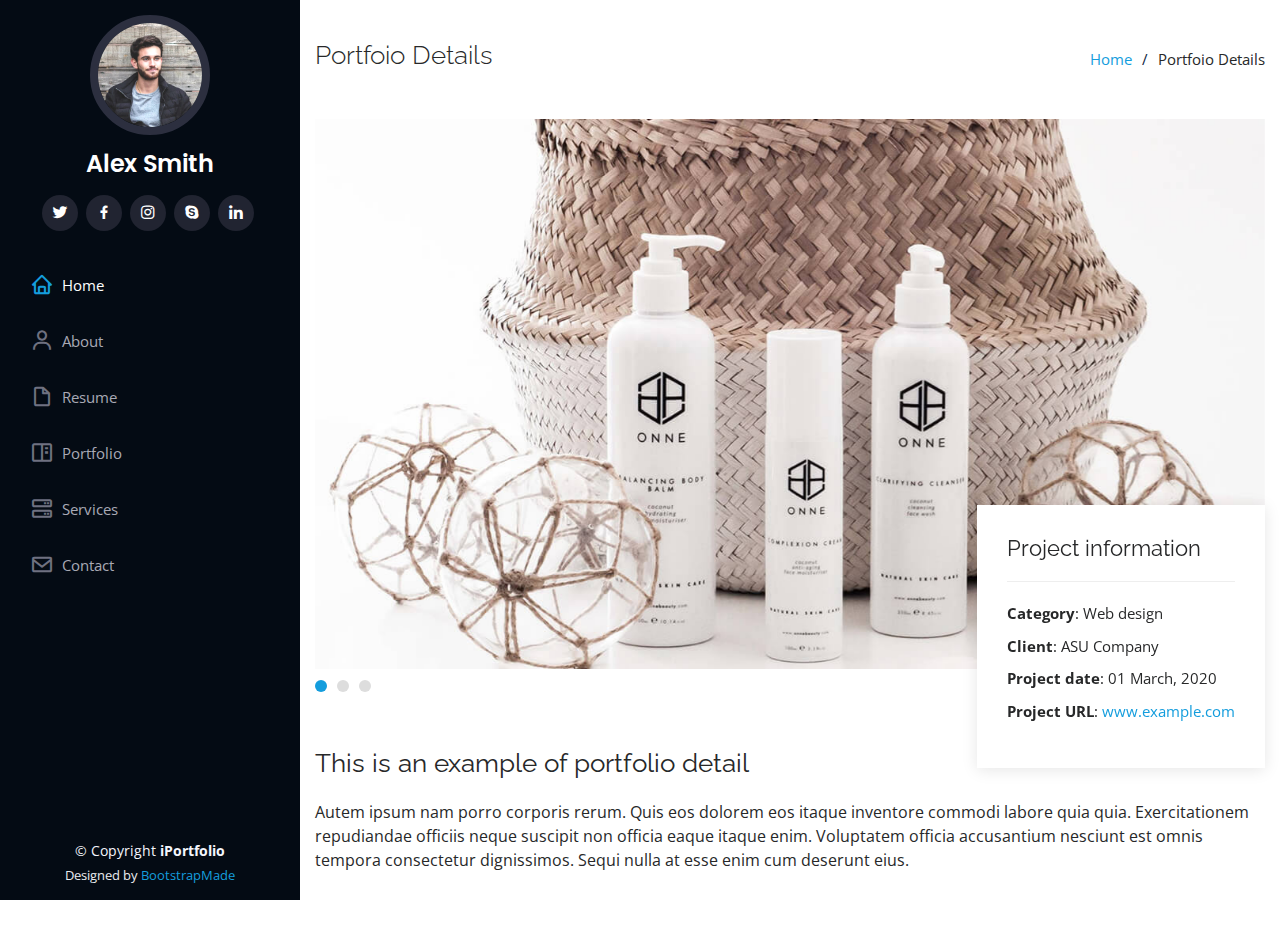
==== portfolio-details.html @ 61117d3c "initial commit" ====
<!DOCTYPE html>
<html lang="en">

<head>
  <meta charset="utf-8">
  <meta content="width=device-width, initial-scale=1.0" name="viewport">

  <title>Portfolio Details - iPortfolio Bootstrap Template</title>
  <meta content="" name="descriptison">
  <meta content="" name="keywords">

  <!-- Favicons -->
  <link href="assets/img/favicon.png" rel="icon">
  <link href="assets/img/apple-touch-icon.png" rel="apple-touch-icon">

  <!-- Google Fonts -->
  <link href="https://fonts.googleapis.com/css?family=Open+Sans:300,300i,400,400i,600,600i,700,700i|Raleway:300,300i,400,400i,500,500i,600,600i,700,700i|Poppins:300,300i,400,400i,500,500i,600,600i,700,700i" rel="stylesheet">

  <!-- Vendor CSS Files -->
  <link href="assets/vendor/bootstrap/css/bootstrap.min.css" rel="stylesheet">
  <link href="assets/vendor/icofont/icofont.min.css" rel="stylesheet">
  <link href="assets/vendor/boxicons/css/boxicons.min.css" rel="stylesheet">
  <link href="assets/vendor/venobox/venobox.css" rel="stylesheet">
  <link href="assets/vendor/owl.carousel/assets/owl.carousel.min.css" rel="stylesheet">
  <link href="assets/vendor/aos/aos.css" rel="stylesheet">

  <!-- Template Main CSS File -->
  <link href="assets/css/style.css" rel="stylesheet">

  <!-- =======================================================
  * Template Name: iPortfolio - v1.2.1
  * Template URL: https://bootstrapmade.com/iportfolio-bootstrap-portfolio-websites-template/
  * Author: BootstrapMade.com
  * License: https://bootstrapmade.com/license/
  ======================================================== -->
</head>

<body>

  <!-- ======= Mobile nav toggle button ======= -->
  <button type="button" class="mobile-nav-toggle d-xl-none"><i class="icofont-navigation-menu"></i></button>

  <!-- ======= Header ======= -->
  <header id="header">
    <div class="d-flex flex-column">

      <div class="profile">
        <img src="assets/img/profile-img.jpg" alt="" class="img-fluid rounded-circle">
        <h1 class="text-light"><a href="index.html">Alex Smith</a></h1>
        <div class="social-links mt-3 text-center">
          <a href="#" class="twitter"><i class="bx bxl-twitter"></i></a>
          <a href="#" class="facebook"><i class="bx bxl-facebook"></i></a>
          <a href="#" class="instagram"><i class="bx bxl-instagram"></i></a>
          <a href="#" class="google-plus"><i class="bx bxl-skype"></i></a>
          <a href="#" class="linkedin"><i class="bx bxl-linkedin"></i></a>
        </div>
      </div>

      <nav class="nav-menu">
        <ul>
          <li class="active"><a href="index.html"><i class="bx bx-home"></i> <span>Home</span></a></li>
          <li><a href="#about"><i class="bx bx-user"></i> <span>About</span></a></li>
          <li><a href="#resume"><i class="bx bx-file-blank"></i> <span>Resume</span></a></li>
          <li><a href="#portfolio"><i class="bx bx-book-content"></i> Portfolio</a></li>
          <li><a href="#services"><i class="bx bx-server"></i> Services</a></li>
          <li><a href="#contact"><i class="bx bx-envelope"></i> Contact</a></li>

        </ul>
      </nav><!-- .nav-menu -->
      <button type="button" class="mobile-nav-toggle d-xl-none"><i class="icofont-navigation-menu"></i></button>

    </div>
  </header><!-- End Header -->

  <main id="main">

    <!-- ======= Breadcrumbs ======= -->
    <section id="breadcrumbs" class="breadcrumbs">
      <div class="container">

        <div class="d-flex justify-content-between align-items-center">
          <h2>Portfoio Details</h2>
          <ol>
            <li><a href="index.html">Home</a></li>
            <li>Portfoio Details</li>
          </ol>
        </div>

      </div>
    </section><!-- End Breadcrumbs -->

    <!-- ======= Portfolio Details Section ======= -->
    <section id="portfolio-details" class="portfolio-details">
      <div class="container">

        <div class="portfolio-details-container">

          <div class="owl-carousel portfolio-details-carousel">
            <img src="assets/img/portfolio-details-1.jpg" class="img-fluid" alt="">
            <img src="assets/img/portfolio-details-2.jpg" class="img-fluid" alt="">
            <img src="assets/img/portfolio-details-3.jpg" class="img-fluid" alt="">
          </div>

          <div class="portfolio-info">
            <h3>Project information</h3>
            <ul>
              <li><strong>Category</strong>: Web design</li>
              <li><strong>Client</strong>: ASU Company</li>
              <li><strong>Project date</strong>: 01 March, 2020</li>
              <li><strong>Project URL</strong>: <a href="#">www.example.com</a></li>
            </ul>
          </div>

        </div>

        <div class="portfolio-description">
          <h2>This is an example of portfolio detail</h2>
          <p>
            Autem ipsum nam porro corporis rerum. Quis eos dolorem eos itaque inventore commodi labore quia quia. Exercitationem repudiandae officiis neque suscipit non officia eaque itaque enim. Voluptatem officia accusantium nesciunt est omnis tempora consectetur dignissimos. Sequi nulla at esse enim cum deserunt eius.
          </p>
        </div>

      </div>
    </section><!-- End Portfolio Details Section -->

  </main><!-- End #main -->

  <!-- ======= Footer ======= -->
  <footer id="footer">
    <div class="container">
      <div class="copyright">
        &copy; Copyright <strong><span>iPortfolio</span></strong>
      </div>
      <div class="credits">
        <!-- All the links in the footer should remain intact. -->
        <!-- You can delete the links only if you purchased the pro version. -->
        <!-- Licensing information: https://bootstrapmade.com/license/ -->
        <!-- Purchase the pro version with working PHP/AJAX contact form: https://bootstrapmade.com/iportfolio-bootstrap-portfolio-websites-template/ -->
        Designed by <a href="https://bootstrapmade.com/">BootstrapMade</a>
      </div>
    </div>
  </footer><!-- End  Footer -->

  <a href="#" class="back-to-top"><i class="icofont-simple-up"></i></a>

  <!-- Vendor JS Files -->
  <script src="assets/vendor/jquery/jquery.min.js"></script>
  <script src="assets/vendor/bootstrap/js/bootstrap.bundle.min.js"></script>
  <script src="assets/vendor/jquery.easing/jquery.easing.min.js"></script>
  <script src="assets/vendor/php-email-form/validate.js"></script>
  <script src="assets/vendor/waypoints/jquery.waypoints.min.js"></script>
  <script src="assets/vendor/counterup/counterup.min.js"></script>
  <script src="assets/vendor/isotope-layout/isotope.pkgd.min.js"></script>
  <script src="assets/vendor/venobox/venobox.min.js"></script>
  <script src="assets/vendor/owl.carousel/owl.carousel.min.js"></script>
  <script src="assets/vendor/typed.js/typed.min.js"></script>
  <script src="assets/vendor/aos/aos.js"></script>

  <!-- Template Main JS File -->
  <script src="assets/js/main.js"></script>

</body>

</html>
---- assets/vendor/venobox/venobox.css ----
/* ------ venobox.css --------*/
.vbox-overlay *, .vbox-overlay *:before, .vbox-overlay *:after{
    -webkit-backface-visibility: hidden;
    -webkit-box-sizing:border-box;
    -moz-box-sizing:border-box;
    box-sizing:border-box;
}
.vbox-overlay * { 
    -webkit-backface-visibility: visible;
    backface-visibility: visible;
}
.vbox-overlay{
    display: -webkit-flex;
    display: flex;
    -webkit-flex-direction: column;
    flex-direction: column;
    -webkit-justify-content: center;
    justify-content: center;
    -webkit-align-items: center;
    align-items: center;
    position: fixed;
    left: 0;
    top: 0;
    bottom: 0;
    right: 0;
    z-index: 1040;
    -webkit-transform:translateZ(1000px);
    transform: translateZ(1000px);
    transform-style: preserve-3d;
}

/* ----- navigation ----- */
.vbox-title{
    width: 100%;
    height: 40px;
    float: left;
    text-align: center;
    line-height: 28px;
    font-size: 12px;
    padding: 6px 40px;
    overflow: hidden;
    position: fixed;
    display: none;
    left: 0;
    z-index: 1050;
}
.vbox-close{
    cursor: pointer;
    position: fixed;
    top: -1px;
    right: 0;
    width: 50px;
    height: 40px;
    padding: 6px;
    display: block;
    background-position:10px center;
    overflow: hidden;
    font-size: 24px;
    line-height: 1;
    text-align: center;
    z-index: 1050;
}
.vbox-num{
    cursor: pointer;
    position: fixed;
    left: 0;
    height: 40px;
    display: block;
    overflow: hidden;
    line-height: 28px;
    font-size: 12px;
    padding: 6px 10px;
    display: none;
    z-index: 1050;
}
/* ----- navigation ARROWS ----- */
.vbox-next, .vbox-prev{
    position: fixed;
    top: 50%;
    margin-top: -15px;
    overflow: hidden;
    cursor: pointer;
    display: block;
    width: 45px;
    height: 45px;
    z-index: 1050;
}
.vbox-next span, .vbox-prev span{
    position: relative;
    width: 20px;
    height: 20px;
    border: 2px solid transparent;
    border-top-color: #B6B6B6;
    border-right-color: #B6B6B6;
    text-indent: -100px;
    position: absolute;
    top: 8px;
    display: block;
}
.vbox-prev{
    left: 15px;
}
.vbox-next{
    right: 15px;
}
.vbox-prev span{
    left: 10px;
    -ms-transform: rotate(-135deg);
    -webkit-transform: rotate(-135deg);
    transform: rotate(-135deg);
}
.vbox-next span{
    -ms-transform: rotate(45deg);
    -webkit-transform: rotate(45deg);
    transform: rotate(45deg);
    right: 10px;
}
/* ------- inline window ------ */
.vbox-inline{
    width: 420px;
    height: 315px;
    height: 70vh;
    padding: 10px;
    background: #fff;
    margin: 0 auto;
    overflow: auto;
    text-align: left;
}
/* ------- Video & iFrames window ------ */
.venoframe{
    max-width: 100%;
    width: 100%;
    border: none;
    width: 100%;
    height: 260px;
    height: 70vh;
}
.venoframe.vbvid{
    height: 260px;
}
@media (min-width: 768px) {
    .venoframe, .vbox-inline{
        width: 90%;
        height: 360px;
        height: 70vh;
    }
    .venoframe.vbvid{
        width: 640px;
        height: 360px;
    }
}
@media (min-width: 992px) {
    .venoframe, .vbox-inline{
        max-width: 1200px;
        width: 80%;
        height: 540px;
        height: 70vh;
    }
    .venoframe.vbvid{
        width: 960px;
        height: 540px;
    }
}
/* 
Please do NOT edit this part! 
or at least read this note: http://i.imgur.com/7C0ws9e.gif
*/
.vbox-open{
    overflow: hidden;
}
.vbox-container{
    position: absolute;
    left: 0;
    right: 0;
    top: 0;
    bottom: 0;
    overflow-x: hidden;
    overflow-y: scroll;
    overflow-scrolling: touch;
    -webkit-overflow-scrolling: touch;
    z-index: 20;
    max-height: 100%;

}

.vbox-content{
    text-align: center;
    float: left;
    width: 100%;
    position: relative;
    overflow: hidden;
    padding: 20px 4%;
}
.vbox-container img{
    max-width: 100%;
    height: auto;
}
.vbox-figlio{
    box-shadow: 0 0 12px rgba(0,0,0,0.19), 0 6px 6px rgba(0,0,0,0.23);
    max-width: 100%;
    text-align: initial;
}
img.vbox-figlio{
    -webkit-user-select: none;
-khtml-user-select: none;
-moz-user-select: none;
-o-user-select: none;
user-select: none;
}
.vbox-content.swipe-left{
    margin-left: -200px !important;
}
.vbox-content.swipe-right{
    margin-left: 200px !important;
}
.vbox-animated{
    webkit-transition: margin 300ms ease-out;
    transition: margin 300ms ease-out;
}

/* ---------- preloader ----------
 * SPINKIT 
 * http://tobiasahlin.com/spinkit/
-------------------------------- */
.sk-double-bounce,.sk-rotating-plane{width:40px;height:40px;margin:40px auto}.sk-rotating-plane{background-color:#333;-webkit-animation:sk-rotatePlane 1.2s infinite ease-in-out;animation:sk-rotatePlane 1.2s infinite ease-in-out}@-webkit-keyframes sk-rotatePlane{0%{-webkit-transform:perspective(120px) rotateX(0) rotateY(0);transform:perspective(120px) rotateX(0) rotateY(0)}50%{-webkit-transform:perspective(120px) rotateX(-180.1deg) rotateY(0);transform:perspective(120px) rotateX(-180.1deg) rotateY(0)}100%{-webkit-transform:perspective(120px) rotateX(-180deg) rotateY(-179.9deg);transform:perspective(120px) rotateX(-180deg) rotateY(-179.9deg)}}@keyframes sk-rotatePlane{0%{-webkit-transform:perspective(120px) rotateX(0) rotateY(0);transform:perspective(120px) rotateX(0) rotateY(0)}50%{-webkit-transform:perspective(120px) rotateX(-180.1deg) rotateY(0);transform:perspective(120px) rotateX(-180.1deg) rotateY(0)}100%{-webkit-transform:perspective(120px) rotateX(-180deg) rotateY(-179.9deg);transform:perspective(120px) rotateX(-180deg) rotateY(-179.9deg)}}.sk-double-bounce{position:relative}.sk-double-bounce .sk-child{width:100%;height:100%;border-radius:50%;background-color:#333;opacity:.6;position:absolute;top:0;left:0;-webkit-animation:sk-doubleBounce 2s infinite ease-in-out;animation:sk-doubleBounce 2s infinite ease-in-out}.sk-chasing-dots .sk-child,.sk-spinner-pulse,.sk-three-bounce .sk-child{background-color:#333;border-radius:100%}.sk-double-bounce .sk-double-bounce2{-webkit-animation-delay:-1s;animation-delay:-1s}@-webkit-keyframes sk-doubleBounce{0%,100%{-webkit-transform:scale(0);transform:scale(0)}50%{-webkit-transform:scale(1);transform:scale(1)}}@keyframes sk-doubleBounce{0%,100%{-webkit-transform:scale(0);transform:scale(0)}50%{-webkit-transform:scale(1);transform:scale(1)}}.sk-wave{margin:40px auto;width:50px;height:40px;text-align:center;font-size:10px}.sk-wave .sk-rect{background-color:#333;height:100%;width:6px;display:inline-block;-webkit-animation:sk-waveStretchDelay 1.2s infinite ease-in-out;animation:sk-waveStretchDelay 1.2s infinite ease-in-out}.sk-wave .sk-rect1{-webkit-animation-delay:-1.2s;animation-delay:-1.2s}.sk-wave .sk-rect2{-webkit-animation-delay:-1.1s;animation-delay:-1.1s}.sk-wave .sk-rect3{-webkit-animation-delay:-1s;animation-delay:-1s}.sk-wave .sk-rect4{-webkit-animation-delay:-.9s;animation-delay:-.9s}.sk-wave .sk-rect5{-webkit-animation-delay:-.8s;animation-delay:-.8s}@-webkit-keyframes sk-waveStretchDelay{0%,100%,40%{-webkit-transform:scaleY(.4);transform:scaleY(.4)}20%{-webkit-transform:scaleY(1);transform:scaleY(1)}}@keyframes sk-waveStretchDelay{0%,100%,40%{-webkit-transform:scaleY(.4);transform:scaleY(.4)}20%{-webkit-transform:scaleY(1);transform:scaleY(1)}}.sk-wandering-cubes{margin:40px auto;width:40px;height:40px;position:relative}.sk-wandering-cubes .sk-cube{background-color:#333;width:10px;height:10px;position:absolute;top:0;left:0;-webkit-animation:sk-wanderingCube 1.8s ease-in-out -1.8s infinite both;animation:sk-wanderingCube 1.8s ease-in-out -1.8s infinite both}.sk-chasing-dots,.sk-spinner-pulse{width:40px;height:40px;margin:40px auto}.sk-wandering-cubes .sk-cube2{-webkit-animation-delay:-.9s;animation-delay:-.9s}@-webkit-keyframes sk-wanderingCube{0%{-webkit-transform:rotate(0);transform:rotate(0)}25%{-webkit-transform:translateX(30px) rotate(-90deg) scale(.5);transform:translateX(30px) rotate(-90deg) scale(.5)}50%{-webkit-transform:translateX(30px) translateY(30px) rotate(-179deg);transform:translateX(30px) translateY(30px) rotate(-179deg)}50.1%{-webkit-transform:translateX(30px) translateY(30px) rotate(-180deg);transform:translateX(30px) translateY(30px) rotate(-180deg)}75%{-webkit-transform:translateX(0) translateY(30px) rotate(-270deg) scale(.5);transform:translateX(0) translateY(30px) rotate(-270deg) scale(.5)}100%{-webkit-transform:rotate(-360deg);transform:rotate(-360deg)}}@keyframes sk-wanderingCube{0%{-webkit-transform:rotate(0);transform:rotate(0)}25%{-webkit-transform:translateX(30px) rotate(-90deg) scale(.5);transform:translateX(30px) rotate(-90deg) scale(.5)}50%{-webkit-transform:translateX(30px) translateY(30px) rotate(-179deg);transform:translateX(30px) translateY(30px) rotate(-179deg)}50.1%{-webkit-transform:translateX(30px) translateY(30px) rotate(-180deg);transform:translateX(30px) translateY(30px) rotate(-180deg)}75%{-webkit-transform:translateX(0) translateY(30px) rotate(-270deg) scale(.5);transform:translateX(0) translateY(30px) rotate(-270deg) scale(.5)}100%{-webkit-transform:rotate(-360deg);transform:rotate(-360deg)}}.sk-spinner-pulse{-webkit-animation:sk-pulseScaleOut 1s infinite ease-in-out;animation:sk-pulseScaleOut 1s infinite ease-in-out}@-webkit-keyframes sk-pulseScaleOut{0%{-webkit-transform:scale(0);transform:scale(0)}100%{-webkit-transform:scale(1);transform:scale(1);opacity:0}}@keyframes sk-pulseScaleOut{0%{-webkit-transform:scale(0);transform:scale(0)}100%{-webkit-transform:scale(1);transform:scale(1);opacity:0}}.sk-chasing-dots{position:relative;text-align:center;-webkit-animation:sk-chasingDotsRotate 2s infinite linear;animation:sk-chasingDotsRotate 2s infinite linear}.sk-chasing-dots .sk-child{width:60%;height:60%;display:inline-block;position:absolute;top:0;-webkit-animation:sk-chasingDotsBounce 2s infinite ease-in-out;animation:sk-chasingDotsBounce 2s infinite ease-in-out}.sk-chasing-dots .sk-dot2{top:auto;bottom:0;-webkit-animation-delay:-1s;animation-delay:-1s}@-webkit-keyframes sk-chasingDotsRotate{100%{-webkit-transform:rotate(360deg);transform:rotate(360deg)}}@keyframes sk-chasingDotsRotate{100%{-webkit-transform:rotate(360deg);transform:rotate(360deg)}}@-webkit-keyframes sk-chasingDotsBounce{0%,100%{-webkit-transform:scale(0);transform:scale(0)}50%{-webkit-transform:scale(1);transform:scale(1)}}@keyframes sk-chasingDotsBounce{0%,100%{-webkit-transform:scale(0);transform:scale(0)}50%{-webkit-transform:scale(1);transform:scale(1)}}.sk-three-bounce{margin:40px auto;width:80px;text-align:center}.sk-three-bounce .sk-child{width:20px;height:20px;display:inline-block;-webkit-animation:sk-three-bounce 1.4s ease-in-out 0s infinite both;animation:sk-three-bounce 1.4s ease-in-out 0s infinite both}.sk-circle .sk-child:before,.sk-fading-circle .sk-circle:before{display:block;border-radius:100%;content:'';background-color:#333}.sk-three-bounce .sk-bounce1{-webkit-animation-delay:-.32s;animation-delay:-.32s}.sk-three-bounce .sk-bounce2{-webkit-animation-delay:-.16s;animation-delay:-.16s}@-webkit-keyframes sk-three-bounce{0%,100%,80%{-webkit-transform:scale(0);transform:scale(0)}40%{-webkit-transform:scale(1);transform:scale(1)}}@keyframes sk-three-bounce{0%,100%,80%{-webkit-transform:scale(0);transform:scale(0)}40%{-webkit-transform:scale(1);transform:scale(1)}}.sk-circle{margin:40px auto;width:40px;height:40px;position:relative}.sk-circle .sk-child{width:100%;height:100%;position:absolute;left:0;top:0}.sk-circle .sk-child:before{margin:0 auto;width:15%;height:15%;-webkit-animation:sk-circleBounceDelay 1.2s infinite ease-in-out both;animation:sk-circleBounceDelay 1.2s infinite ease-in-out both}.sk-circle .sk-circle2{-webkit-transform:rotate(30deg);-ms-transform:rotate(30deg);transform:rotate(30deg)}.sk-circle .sk-circle3{-webkit-transform:rotate(60deg);-ms-transform:rotate(60deg);transform:rotate(60deg)}.sk-circle .sk-circle4{-webkit-transform:rotate(90deg);-ms-transform:rotate(90deg);transform:rotate(90deg)}.sk-circle .sk-circle5{-webkit-transform:rotate(120deg);-ms-transform:rotate(120deg);transform:rotate(120deg)}.sk-circle .sk-circle6{-webkit-transform:rotate(150deg);-ms-transform:rotate(150deg);transform:rotate(150deg)}.sk-circle .sk-circle7{-webkit-transform:rotate(180deg);-ms-transform:rotate(180deg);transform:rotate(180deg)}.sk-circle .sk-circle8{-webkit-transform:rotate(210deg);-ms-transform:rotate(210deg);transform:rotate(210deg)}.sk-circle .sk-circle9{-webkit-transform:rotate(240deg);-ms-transform:rotate(240deg);transform:rotate(240deg)}.sk-circle .sk-circle10{-webkit-transform:rotate(270deg);-ms-transform:rotate(270deg);transform:rotate(270deg)}.sk-circle .sk-circle11{-webkit-transform:rotate(300deg);-ms-transform:rotate(300deg);transform:rotate(300deg)}.sk-circle .sk-circle12{-webkit-transform:rotate(330deg);-ms-transform:rotate(330deg);transform:rotate(330deg)}.sk-circle .sk-circle2:before{-webkit-animation-delay:-1.1s;animation-delay:-1.1s}.sk-circle .sk-circle3:before{-webkit-animation-delay:-1s;animation-delay:-1s}.sk-circle .sk-circle4:before{-webkit-animation-delay:-.9s;animation-delay:-.9s}.sk-circle .sk-circle5:before{-webkit-animation-delay:-.8s;animation-delay:-.8s}.sk-circle .sk-circle6:before{-webkit-animation-delay:-.7s;animation-delay:-.7s}.sk-circle .sk-circle7:before{-webkit-animation-delay:-.6s;animation-delay:-.6s}.sk-circle .sk-circle8:before{-webkit-animation-delay:-.5s;animation-delay:-.5s}.sk-circle .sk-circle9:before{-webkit-animation-delay:-.4s;animation-delay:-.4s}.sk-circle .sk-circle10:before{-webkit-animation-delay:-.3s;animation-delay:-.3s}.sk-circle .sk-circle11:before{-webkit-animation-delay:-.2s;animation-delay:-.2s}.sk-circle .sk-circle12:before{-webkit-animation-delay:-.1s;animation-delay:-.1s}@-webkit-keyframes sk-circleBounceDelay{0%,100%,80%{-webkit-transform:scale(0);transform:scale(0)}40%{-webkit-transform:scale(1);transform:scale(1)}}@keyframes sk-circleBounceDelay{0%,100%,80%{-webkit-transform:scale(0);transform:scale(0)}40%{-webkit-transform:scale(1);transform:scale(1)}}.sk-cube-grid{width:40px;height:40px;margin:40px auto}.sk-cube-grid .sk-cube{width:33.33%;height:33.33%;background-color:#333;float:left;-webkit-animation:sk-cubeGridScaleDelay 1.3s infinite ease-in-out;animation:sk-cubeGridScaleDelay 1.3s infinite ease-in-out}.sk-cube-grid .sk-cube1{-webkit-animation-delay:.2s;animation-delay:.2s}.sk-cube-grid .sk-cube2{-webkit-animation-delay:.3s;animation-delay:.3s}.sk-cube-grid .sk-cube3{-webkit-animation-delay:.4s;animation-delay:.4s}.sk-cube-grid .sk-cube4{-webkit-animation-delay:.1s;animation-delay:.1s}.sk-cube-grid .sk-cube5{-webkit-animation-delay:.2s;animation-delay:.2s}.sk-cube-grid .sk-cube6{-webkit-animation-delay:.3s;animation-delay:.3s}.sk-cube-grid .sk-cube7{-webkit-animation-delay:0ms;animation-delay:0ms}.sk-cube-grid .sk-cube8{-webkit-animation-delay:.1s;animation-delay:.1s}.sk-cube-grid .sk-cube9{-webkit-animation-delay:.2s;animation-delay:.2s}@-webkit-keyframes sk-cubeGridScaleDelay{0%,100%,70%{-webkit-transform:scale3D(1,1,1);transform:scale3D(1,1,1)}35%{-webkit-transform:scale3D(0,0,1);transform:scale3D(0,0,1)}}@keyframes sk-cubeGridScaleDelay{0%,100%,70%{-webkit-transform:scale3D(1,1,1);transform:scale3D(1,1,1)}35%{-webkit-transform:scale3D(0,0,1);transform:scale3D(0,0,1)}}.sk-fading-circle{margin:40px auto;width:40px;height:40px;position:relative}.sk-fading-circle .sk-circle{width:100%;height:100%;position:absolute;left:0;top:0}.sk-fading-circle .sk-circle:before{margin:0 auto;width:15%;height:15%;-webkit-animation:sk-circleFadeDelay 1.2s infinite ease-in-out both;animation:sk-circleFadeDelay 1.2s infinite ease-in-out both}.sk-fading-circle .sk-circle2{-webkit-transform:rotate(30deg);-ms-transform:rotate(30deg);transform:rotate(30deg)}.sk-fading-circle .sk-circle3{-webkit-transform:rotate(60deg);-ms-transform:rotate(60deg);transform:rotate(60deg)}.sk-fading-circle .sk-circle4{-webkit-transform:rotate(90deg);-ms-transform:rotate(90deg);transform:rotate(90deg)}.sk-fading-circle .sk-circle5{-webkit-transform:rotate(120deg);-ms-transform:rotate(120deg);transform:rotate(120deg)}.sk-fading-circle .sk-circle6{-webkit-transform:rotate(150deg);-ms-transform:rotate(150deg);transform:rotate(150deg)}.sk-fading-circle .sk-circle7{-webkit-transform:rotate(180deg);-ms-transform:rotate(180deg);transform:rotate(180deg)}.sk-fading-circle .sk-circle8{-webkit-transform:rotate(210deg);-ms-transform:rotate(210deg);transform:rotate(210deg)}.sk-fading-circle .sk-circle9{-webkit-transform:rotate(240deg);-ms-transform:rotate(240deg);transform:rotate(240deg)}.sk-fading-circle .sk-circle10{-webkit-transform:rotate(270deg);-ms-transform:rotate(270deg);transform:rotate(270deg)}.sk-fading-circle .sk-circle11{-webkit-transform:rotate(300deg);-ms-transform:rotate(300deg);transform:rotate(300deg)}.sk-fading-circle .sk-circle12{-webkit-transform:rotate(330deg);-ms-transform:rotate(330deg);transform:rotate(330deg)}.sk-fading-circle .sk-circle2:before{-webkit-animation-delay:-1.1s;animation-delay:-1.1s}.sk-fading-circle .sk-circle3:before{-webkit-animation-delay:-1s;animation-delay:-1s}.sk-fading-circle .sk-circle4:before{-webkit-animation-delay:-.9s;animation-delay:-.9s}.sk-fading-circle .sk-circle5:before{-webkit-animation-delay:-.8s;animation-delay:-.8s}.sk-fading-circle .sk-circle6:before{-webkit-animation-delay:-.7s;animation-delay:-.7s}.sk-fading-circle .sk-circle7:before{-webkit-animation-delay:-.6s;animation-delay:-.6s}.sk-fading-circle .sk-circle8:before{-webkit-animation-delay:-.5s;animation-delay:-.5s}.sk-fading-circle .sk-circle9:before{-webkit-animation-delay:-.4s;animation-delay:-.4s}.sk-fading-circle .sk-circle10:before{-webkit-animation-delay:-.3s;animation-delay:-.3s}.sk-fading-circle .sk-circle11:before{-webkit-animation-delay:-.2s;animation-delay:-.2s}.sk-fading-circle .sk-circle12:before{-webkit-animation-delay:-.1s;animation-delay:-.1s}@-webkit-keyframes sk-circleFadeDelay{0%,100%,39%{opacity:0}40%{opacity:1}}@keyframes sk-circleFadeDelay{0%,100%,39%{opacity:0}40%{opacity:1}}.sk-folding-cube{margin:40px auto;width:40px;height:40px;position:relative;-webkit-transform:rotateZ(45deg);transform:rotateZ(45deg)}.sk-folding-cube .sk-cube{float:left;width:50%;height:50%;position:relative;-webkit-transform:scale(1.1);-ms-transform:scale(1.1);transform:scale(1.1)}.sk-folding-cube .sk-cube:before{content:'';position:absolute;top:0;left:0;width:100%;height:100%;background-color:#333;-webkit-animation:sk-foldCubeAngle 2.4s infinite linear both;animation:sk-foldCubeAngle 2.4s infinite linear both;-webkit-transform-origin:100% 100%;-ms-transform-origin:100% 100%;transform-origin:100% 100%}.sk-folding-cube .sk-cube2{-webkit-transform:scale(1.1) rotateZ(90deg);transform:scale(1.1) rotateZ(90deg)}.sk-folding-cube .sk-cube3{-webkit-transform:scale(1.1) rotateZ(180deg);transform:scale(1.1) rotateZ(180deg)}.sk-folding-cube .sk-cube4{-webkit-transform:scale(1.1) rotateZ(270deg);transform:scale(1.1) rotateZ(270deg)}.sk-folding-cube .sk-cube2:before{-webkit-animation-delay:.3s;animation-delay:.3s}.sk-folding-cube .sk-cube3:before{-webkit-animation-delay:.6s;animation-delay:.6s}.sk-folding-cube .sk-cube4:before{-webkit-animation-delay:.9s;animation-delay:.9s}@-webkit-keyframes sk-foldCubeAngle{0%,10%{-webkit-transform:perspective(140px) rotateX(-180deg);transform:perspective(140px) rotateX(-180deg);opacity:0}25%,75%{-webkit-transform:perspective(140px) rotateX(0);transform:perspective(140px) rotateX(0);opacity:1}100%,90%{-webkit-transform:perspective(140px) rotateY(180deg);transform:perspective(140px) rotateY(180deg);opacity:0}}@keyframes sk-foldCubeAngle{0%,10%{-webkit-transform:perspective(140px) rotateX(-180deg);transform:perspective(140px) rotateX(-180deg);opacity:0}25%,75%{-webkit-transform:perspective(140px) rotateX(0);transform:perspective(140px) rotateX(0);opacity:1}100%,90%{-webkit-transform:perspective(140px) rotateY(180deg);transform:perspective(140px) rotateY(180deg);opacity:0}}
---- assets/css/style.css ----
/**
* Template Name: iPortfolio - v1.2.1
* Template URL: https://bootstrapmade.com/iportfolio-bootstrap-portfolio-websites-template/
* Author: BootstrapMade.com
* License: https://bootstrapmade.com/license/
*/

/*--------------------------------------------------------------
# General
--------------------------------------------------------------*/
body {
  font-family: "Open Sans", sans-serif;
  color: #272829;
}

a {
  color: #149ddd;
}

a:hover {
  color: #37b3ed;
  text-decoration: none;
}

h1, h2, h3, h4, h5, h6 {
  font-family: "Raleway", sans-serif;
}

/*--------------------------------------------------------------
# Back to top button
--------------------------------------------------------------*/
.back-to-top {
  position: fixed;
  display: none;
  width: 40px;
  height: 40px;
  border-radius: 50px;
  right: 15px;
  bottom: 15px;
  background: #149ddd;
  color: #fff;
  transition: display 0.5s ease-in-out;
  z-index: 99999;
}

.back-to-top i {
  font-size: 24px;
  position: absolute;
  top: 7px;
  left: 8px;
}

.back-to-top:hover {
  color: #fff;
  background: #2eafec;
  transition: background 0.2s ease-in-out;
}

/*--------------------------------------------------------------
# Header
--------------------------------------------------------------*/
#header {
  position: fixed;
  top: 0;
  left: 0;
  bottom: 0;
  width: 300px;
  transition: all ease-in-out 0.5s;
  z-index: 9997;
  transition: all 0.5s;
  padding: 0 15px;
  background: #040b14;
  overflow-y: auto;
}

#header .profile img {
  margin: 15px auto;
  display: block;
  width: 120px;
  border: 8px solid #2c2f3f;
}

#header .profile h1 {
  font-size: 24px;
  margin: 0;
  padding: 0;
  font-weight: 600;
  -moz-text-align-last: center;
  text-align-last: center;
  font-family: "Poppins", sans-serif;
}

#header .profile h1 a, #header .profile h1 a:hover {
  color: #fff;
  text-decoration: none;
}

#header .profile .social-links a {
  font-size: 18px;
  display: inline-block;
  background: #212431;
  color: #fff;
  line-height: 1;
  padding: 8px 0;
  margin-right: 4px;
  border-radius: 50%;
  text-align: center;
  width: 36px;
  height: 36px;
  transition: 0.3s;
}

#header .profile .social-links a:hover {
  background: #149ddd;
  color: #fff;
  text-decoration: none;
}

#main {
  margin-left: 300px;
}

@media (max-width: 1199px) {
  #header {
    left: -300px;
  }
  #main {
    margin-left: 0;
  }
}

/*--------------------------------------------------------------
# Navigation Menu
--------------------------------------------------------------*/
/* Desktop Navigation */
.nav-menu {
  padding-top: 30px;
}

.nav-menu * {
  margin: 0;
  padding: 0;
  list-style: none;
}

.nav-menu > ul > li {
  position: relative;
  white-space: nowrap;
}

.nav-menu a {
  display: flex;
  align-items: center;
  color: #a8a9b4;
  padding: 12px 15px;
  margin-bottom: 8px;
  transition: 0.3s;
  font-size: 15px;
}

.nav-menu a i {
  font-size: 24px;
  padding-right: 8px;
  color: #6f7180;
}

.nav-menu a:hover, .nav-menu .active > a, .nav-menu li:hover > a {
  text-decoration: none;
  color: #fff;
}

.nav-menu a:hover i, .nav-menu .active > a i, .nav-menu li:hover > a i {
  color: #149ddd;
}

/* Mobile Navigation */
.mobile-nav-toggle {
  position: fixed;
  right: 15px;
  top: 15px;
  z-index: 9998;
  border: 0;
  background: none;
  font-size: 24px;
  transition: all 0.4s;
  outline: none !important;
  line-height: 1;
  cursor: pointer;
  text-align: right;
}

.mobile-nav-toggle i {
  color: #149ddd;
}

.mobile-nav-active {
  overflow: hidden;
}

.mobile-nav-active #header {
  left: 0;
}

.mobile-nav-active .mobile-nav-toggle i {
  color: #fff;
}

/*--------------------------------------------------------------
# Hero Section
--------------------------------------------------------------*/
#hero {
  width: 100%;
  height: 100vh;
  background: url("../img/hero-bg.jpg") top center;
  background-size: cover;
}

#hero:before {
  content: "";
  background: rgba(5, 13, 24, 0.3);
  position: absolute;
  bottom: 0;
  top: 0;
  left: 0;
  right: 0;
  z-index: 1;
}

#hero .hero-container {
  position: relative;
  z-index: 2;
  min-width: 300px;
}

#hero h1 {
  margin: 0 0 10px 0;
  font-size: 64px;
  font-weight: 700;
  line-height: 56px;
  color: #fff;
}

#hero p {
  color: #fff;
  margin-bottom: 50px;
  font-size: 26px;
  font-family: "Poppins", sans-serif;
}

#hero p span {
  color: #fff;
  padding-bottom: 4px;
  letter-spacing: 1px;
  border-bottom: 3px solid #149ddd;
}

@media (min-width: 1024px) {
  #hero {
    background-attachment: fixed;
  }
}

@media (max-width: 768px) {
  #hero h1 {
    font-size: 28px;
    line-height: 36px;
  }
  #hero h2 {
    font-size: 18px;
    line-height: 24px;
    margin-bottom: 30px;
  }
}

/*--------------------------------------------------------------
# Sections General
--------------------------------------------------------------*/
section {
  padding: 60px 0;
  overflow: hidden;
}

.section-bg {
  background: #f5f8fd;
}

.section-title {
  padding-bottom: 30px;
}

.section-title h2 {
  font-size: 32px;
  font-weight: bold;
  margin-bottom: 20px;
  padding-bottom: 20px;
  position: relative;
  color: #173b6c;
}

.section-title h2::after {
  content: '';
  position: absolute;
  display: block;
  width: 50px;
  height: 3px;
  background: #149ddd;
  bottom: 0;
  left: 0;
}

.section-title p {
  margin-bottom: 0;
}

/*--------------------------------------------------------------
# About
--------------------------------------------------------------*/
.about .content h3 {
  font-weight: 700;
  font-size: 26px;
  color: #173b6c;
}

.about .content ul {
  list-style: none;
  padding: 0;
}

.about .content ul li {
  padding-bottom: 10px;
}

.about .content ul i {
  font-size: 20px;
  padding-right: 2px;
  color: #149ddd;
}

.about .content p:last-child {
  margin-bottom: 0;
}

/*--------------------------------------------------------------
# Facts
--------------------------------------------------------------*/
.facts {
  padding-bottom: 30px;
}

.facts .count-box {
  padding: 30px;
  width: 100%;
}

.facts .count-box i {
  display: block;
  font-size: 44px;
  color: #149ddd;
  float: left;
}

.facts .count-box span {
  font-size: 48px;
  line-height: 40px;
  display: block;
  font-weight: 700;
  color: #050d18;
  margin-left: 60px;
}

.facts .count-box p {
  padding: 15px 0 0 0;
  margin: 0 0 0 60px;
  font-family: "Raleway", sans-serif;
  font-size: 14px;
  color: #122f57;
}

.facts .count-box a {
  font-weight: 600;
  display: block;
  margin-top: 20px;
  color: #122f57;
  font-size: 15px;
  font-family: "Poppins", sans-serif;
  transition: ease-in-out 0.3s;
}

.facts .count-box a:hover {
  color: #1f5297;
}

/*--------------------------------------------------------------
# Akills
--------------------------------------------------------------*/
.skills .progress {
  height: 50px;
  display: block;
  background: none;
}

.skills .progress .skill {
  padding: 0;
  margin: 0 0 6px 0;
  text-transform: uppercase;
  display: block;
  font-weight: 600;
  font-family: "Poppins", sans-serif;
  color: #050d18;
}

.skills .progress .skill .val {
  float: right;
  font-style: normal;
}

.skills .progress-bar-wrap {
  background: #dce8f8;
}

.skills .progress-bar {
  width: 1px;
  height: 10px;
  transition: .9s;
  background-color: #149ddd;
}

/*--------------------------------------------------------------
# Resume
--------------------------------------------------------------*/
.resume .resume-title {
  font-size: 26px;
  font-weight: 700;
  margin-top: 20px;
  margin-bottom: 20px;
  color: #050d18;
}

.resume .resume-item {
  padding: 0 0 20px 20px;
  margin-top: -2px;
  border-left: 2px solid #1f5297;
  position: relative;
}

.resume .resume-item h4 {
  line-height: 18px;
  font-size: 18px;
  font-weight: 600;
  text-transform: uppercase;
  font-family: "Poppins", sans-serif;
  color: #050d18;
  margin-bottom: 10px;
}

.resume .resume-item h5 {
  font-size: 16px;
  background: #e4edf9;
  padding: 5px 15px;
  display: inline-block;
  font-weight: 600;
  margin-bottom: 10px;
}

.resume .resume-item ul {
  padding-left: 20px;
}

.resume .resume-item ul li {
  padding-bottom: 10px;
}

.resume .resume-item:last-child {
  padding-bottom: 0;
}

.resume .resume-item::before {
  content: "";
  position: absolute;
  width: 16px;
  height: 16px;
  border-radius: 50px;
  left: -9px;
  top: 0;
  background: #fff;
  border: 2px solid #1f5297;
}

/*--------------------------------------------------------------
# Portfolio
--------------------------------------------------------------*/
.portfolio .portfolio-item {
  margin-bottom: 30px;
}

.portfolio #portfolio-flters {
  padding: 0;
  margin: 0 auto 35px auto;
  list-style: none;
  text-align: center;
  background: #fff;
  border-radius: 50px;
  padding: 2px 15px;
}

.portfolio #portfolio-flters li {
  cursor: pointer;
  display: inline-block;
  padding: 10px 15px 8px 15px;
  font-size: 14px;
  font-weight: 600;
  line-height: 1;
  text-transform: uppercase;
  color: #272829;
  margin-bottom: 5px;
  transition: all 0.3s ease-in-out;
}

.portfolio #portfolio-flters li:hover, .portfolio #portfolio-flters li.filter-active {
  color: #149ddd;
}

.portfolio #portfolio-flters li:last-child {
  margin-right: 0;
}

.portfolio .portfolio-wrap {
  transition: 0.3s;
  position: relative;
  overflow: hidden;
  z-index: 1;
}

.portfolio .portfolio-wrap::before {
  content: "";
  background: rgba(255, 255, 255, 0.5);
  position: absolute;
  left: 0;
  right: 0;
  top: 0;
  bottom: 0;
  transition: all ease-in-out 0.3s;
  z-index: 2;
  opacity: 0;
}

.portfolio .portfolio-wrap .portfolio-links {
  opacity: 1;
  left: 0;
  right: 0;
  bottom: -60px;
  z-index: 3;
  position: absolute;
  transition: all ease-in-out 0.3s;
  display: flex;
  justify-content: center;
}

.portfolio .portfolio-wrap .portfolio-links a {
  color: #fff;
  font-size: 28px;
  text-align: center;
  background: rgba(20, 157, 221, 0.75);
  transition: 0.3s;
  width: 50%;
}

.portfolio .portfolio-wrap .portfolio-links a:hover {
  background: rgba(20, 157, 221, 0.95);
}

.portfolio .portfolio-wrap .portfolio-links a + a {
  border-left: 1px solid #37b3ed;
}

.portfolio .portfolio-wrap:hover::before {
  top: 0;
  left: 0;
  right: 0;
  bottom: 0;
  opacity: 1;
}

.portfolio .portfolio-wrap:hover .portfolio-links {
  opacity: 1;
  bottom: 0;
}

/*--------------------------------------------------------------
# Services
--------------------------------------------------------------*/
.services .icon-box {
  margin-bottom: 20px;
}

.services .icon {
  float: left;
  display: flex;
  align-items: center;
  justify-content: center;
  width: 54px;
  height: 54px;
  background: #149ddd;
  border-radius: 50%;
  transition: 0.5s;
  border: 1px solid #149ddd;
}

.services .icon i {
  color: #fff;
  font-size: 24px;
}

.services .icon-box:hover .icon {
  background: #fff;
}

.services .icon-box:hover .icon i {
  color: #149ddd;
}

.services .title {
  margin-left: 80px;
  font-weight: 700;
  margin-bottom: 15px;
  font-size: 18px;
}

.services .title a {
  color: #343a40;
}

.services .title a:hover {
  color: #149ddd;
}

.services .description {
  margin-left: 80px;
  line-height: 24px;
  font-size: 14px;
}

/*--------------------------------------------------------------
# Testimonials
--------------------------------------------------------------*/
.testimonials .testimonial-item {
  box-sizing: content-box;
  text-align: center;
  min-height: 320px;
}

.testimonials .testimonial-item .testimonial-img {
  width: 90px;
  border-radius: 50%;
  margin: 0 auto;
}

.testimonials .testimonial-item h3 {
  font-size: 18px;
  font-weight: bold;
  margin: 10px 0 5px 0;
  color: #111;
}

.testimonials .testimonial-item h4 {
  font-size: 14px;
  color: #999;
  margin: 0;
}

.testimonials .testimonial-item .quote-icon-left, .testimonials .testimonial-item .quote-icon-right {
  color: #c3e8fa;
  font-size: 26px;
}

.testimonials .testimonial-item .quote-icon-left {
  display: inline-block;
  left: -5px;
  position: relative;
}

.testimonials .testimonial-item .quote-icon-right {
  display: inline-block;
  right: -5px;
  position: relative;
  top: 10px;
}

.testimonials .testimonial-item p {
  font-style: italic;
  margin: 0 15px 15px 15px;
  padding: 20px;
  background: #fff;
  position: relative;
  margin-bottom: 35px;
  border-radius: 6px;
  box-shadow: 0px 2px 15px rgba(0, 0, 0, 0.1);
}

.testimonials .testimonial-item p::after {
  content: "";
  width: 0;
  height: 0;
  border-top: 20px solid #fff;
  border-right: 20px solid transparent;
  border-left: 20px solid transparent;
  position: absolute;
  bottom: -20px;
  left: calc(50% - 20px);
}

.testimonials .owl-nav, .testimonials .owl-dots {
  margin-top: 5px;
  text-align: center;
}

.testimonials .owl-dot {
  display: inline-block;
  margin: 0 5px;
  width: 12px;
  height: 12px;
  border-radius: 50%;
  background-color: #ddd !important;
}

.testimonials .owl-dot.active {
  background-color: #149ddd !important;
}

@media (max-width: 767px) {
  .testimonials {
    margin: 30px 10px;
  }
}

/*--------------------------------------------------------------
# Contact
--------------------------------------------------------------*/
.contact {
  padding-bottom: 130px;
}

.contact .info {
  padding: 30px;
  background: #fff;
  width: 100%;
  box-shadow: 0 0 24px 0 rgba(0, 0, 0, 0.12);
}

.contact .info i {
  font-size: 20px;
  color: #149ddd;
  float: left;
  width: 44px;
  height: 44px;
  background: #dff3fc;
  display: flex;
  justify-content: center;
  align-items: center;
  border-radius: 50px;
  transition: all 0.3s ease-in-out;
}

.contact .info h4 {
  padding: 0 0 0 60px;
  font-size: 22px;
  font-weight: 600;
  margin-bottom: 5px;
  color: #050d18;
}

.contact .info p {
  padding: 0 0 10px 60px;
  margin-bottom: 20px;
  font-size: 14px;
  color: #173b6c;
}

.contact .info .email p {
  padding-top: 5px;
}

.contact .info .social-links {
  padding-left: 60px;
}

.contact .info .social-links a {
  font-size: 18px;
  display: inline-block;
  background: #333;
  color: #fff;
  line-height: 1;
  padding: 8px 0;
  border-radius: 50%;
  text-align: center;
  width: 36px;
  height: 36px;
  transition: 0.3s;
  margin-right: 10px;
}

.contact .info .social-links a:hover {
  background: #149ddd;
  color: #fff;
}

.contact .info .email:hover i, .contact .info .address:hover i, .contact .info .phone:hover i {
  background: #149ddd;
  color: #fff;
}

.contact .php-email-form {
  width: 100%;
  padding: 30px;
  background: #fff;
  box-shadow: 0 0 24px 0 rgba(0, 0, 0, 0.12);
}

.contact .php-email-form .form-group {
  padding-bottom: 8px;
}

.contact .php-email-form .validate {
  display: none;
  color: red;
  margin: 0 0 15px 0;
  font-weight: 400;
  font-size: 13px;
}

.contact .php-email-form .error-message {
  display: none;
  color: #fff;
  background: #ed3c0d;
  text-align: center;
  padding: 15px;
  font-weight: 600;
}

.contact .php-email-form .sent-message {
  display: none;
  color: #fff;
  background: #18d26e;
  text-align: center;
  padding: 15px;
  font-weight: 600;
}

.contact .php-email-form .loading {
  display: none;
  background: #fff;
  text-align: center;
  padding: 15px;
}

.contact .php-email-form .loading:before {
  content: "";
  display: inline-block;
  border-radius: 50%;
  width: 24px;
  height: 24px;
  margin: 0 10px -6px 0;
  border: 3px solid #18d26e;
  border-top-color: #eee;
  -webkit-animation: animate-loading 1s linear infinite;
  animation: animate-loading 1s linear infinite;
}

.contact .php-email-form input, .contact .php-email-form textarea {
  border-radius: 0;
  box-shadow: none;
  font-size: 14px;
}

.contact .php-email-form input {
  height: 44px;
}

.contact .php-email-form textarea {
  padding: 10px 12px;
}

.contact .php-email-form button[type="submit"] {
  background: #149ddd;
  border: 0;
  padding: 10px 24px;
  color: #fff;
  transition: 0.4s;
  border-radius: 4px;
}

.contact .php-email-form button[type="submit"]:hover {
  background: #37b3ed;
}

@-webkit-keyframes animate-loading {
  0% {
    transform: rotate(0deg);
  }
  100% {
    transform: rotate(360deg);
  }
}

@keyframes animate-loading {
  0% {
    transform: rotate(0deg);
  }
  100% {
    transform: rotate(360deg);
  }
}

/*--------------------------------------------------------------
# Breadcrumbs
--------------------------------------------------------------*/
.breadcrumbs {
  padding: 40px 0;
}

.breadcrumbs h2 {
  font-size: 26px;
  font-weight: 300;
}

.breadcrumbs ol {
  display: flex;
  flex-wrap: wrap;
  list-style: none;
  padding: 0;
  margin: 0;
  font-size: 15px;
}

.breadcrumbs ol li + li {
  padding-left: 10px;
}

.breadcrumbs ol li + li::before {
  display: inline-block;
  padding-right: 10px;
  color: #0e2442;
  content: "/";
}

@media (max-width: 768px) {
  .breadcrumbs .d-flex {
    display: block !important;
  }
  .breadcrumbs ol {
    display: block;
  }
  .breadcrumbs ol li {
    display: inline-block;
  }
}

/*--------------------------------------------------------------
# Portfolio Details
--------------------------------------------------------------*/
.portfolio-details {
  padding-top: 0;
}

.portfolio-details .portfolio-details-container {
  position: relative;
}

.portfolio-details .portfolio-details-carousel {
  position: relative;
  z-index: 1;
}

.portfolio-details .portfolio-details-carousel .owl-nav, .portfolio-details .portfolio-details-carousel .owl-dots {
  margin-top: 5px;
  text-align: left;
}

.portfolio-details .portfolio-details-carousel .owl-dot {
  display: inline-block;
  margin: 0 10px 0 0;
  width: 12px;
  height: 12px;
  border-radius: 50%;
  background-color: #ddd !important;
}

.portfolio-details .portfolio-details-carousel .owl-dot.active {
  background-color: #149ddd !important;
}

.portfolio-details .portfolio-info {
  padding: 30px;
  position: absolute;
  right: 0;
  bottom: -70px;
  background: #fff;
  box-shadow: 0px 2px 15px rgba(0, 0, 0, 0.1);
  z-index: 2;
}

.portfolio-details .portfolio-info h3 {
  font-size: 22px;
  font-weight: 400;
  margin-bottom: 20px;
  padding-bottom: 20px;
  border-bottom: 1px solid #eee;
}

.portfolio-details .portfolio-info ul {
  list-style: none;
  padding: 0;
  font-size: 15px;
}

.portfolio-details .portfolio-info ul li + li {
  margin-top: 10px;
}

.portfolio-details .portfolio-description {
  padding-top: 50px;
}

.portfolio-details .portfolio-description h2 {
  width: 50%;
  font-size: 26px;
  font-weight: 400;
  margin-bottom: 20px;
}

.portfolio-details .portfolio-description p {
  padding: 0;
}

@media (max-width: 768px) {
  .portfolio-details .portfolio-description h2 {
    width: 100%;
  }
  .portfolio-details .portfolio-info {
    position: static;
    margin-top: 30px;
  }
}

/*--------------------------------------------------------------
# Footer
--------------------------------------------------------------*/
#footer {
  padding: 15px;
  color: #f4f6fd;
  font-size: 14px;
  position: fixed;
  left: 0;
  bottom: 0;
  width: 300px;
  z-index: 9999;
  background: #040b14;
}

#footer .copyright {
  text-align: center;
}

#footer .credits {
  padding-top: 5px;
  text-align: center;
  font-size: 13px;
  color: #eaebf0;
}

@media (max-width: 1199px) {
  #footer {
    position: static;
    width: auto;
    padding-right: 20px 15px;
  }
}
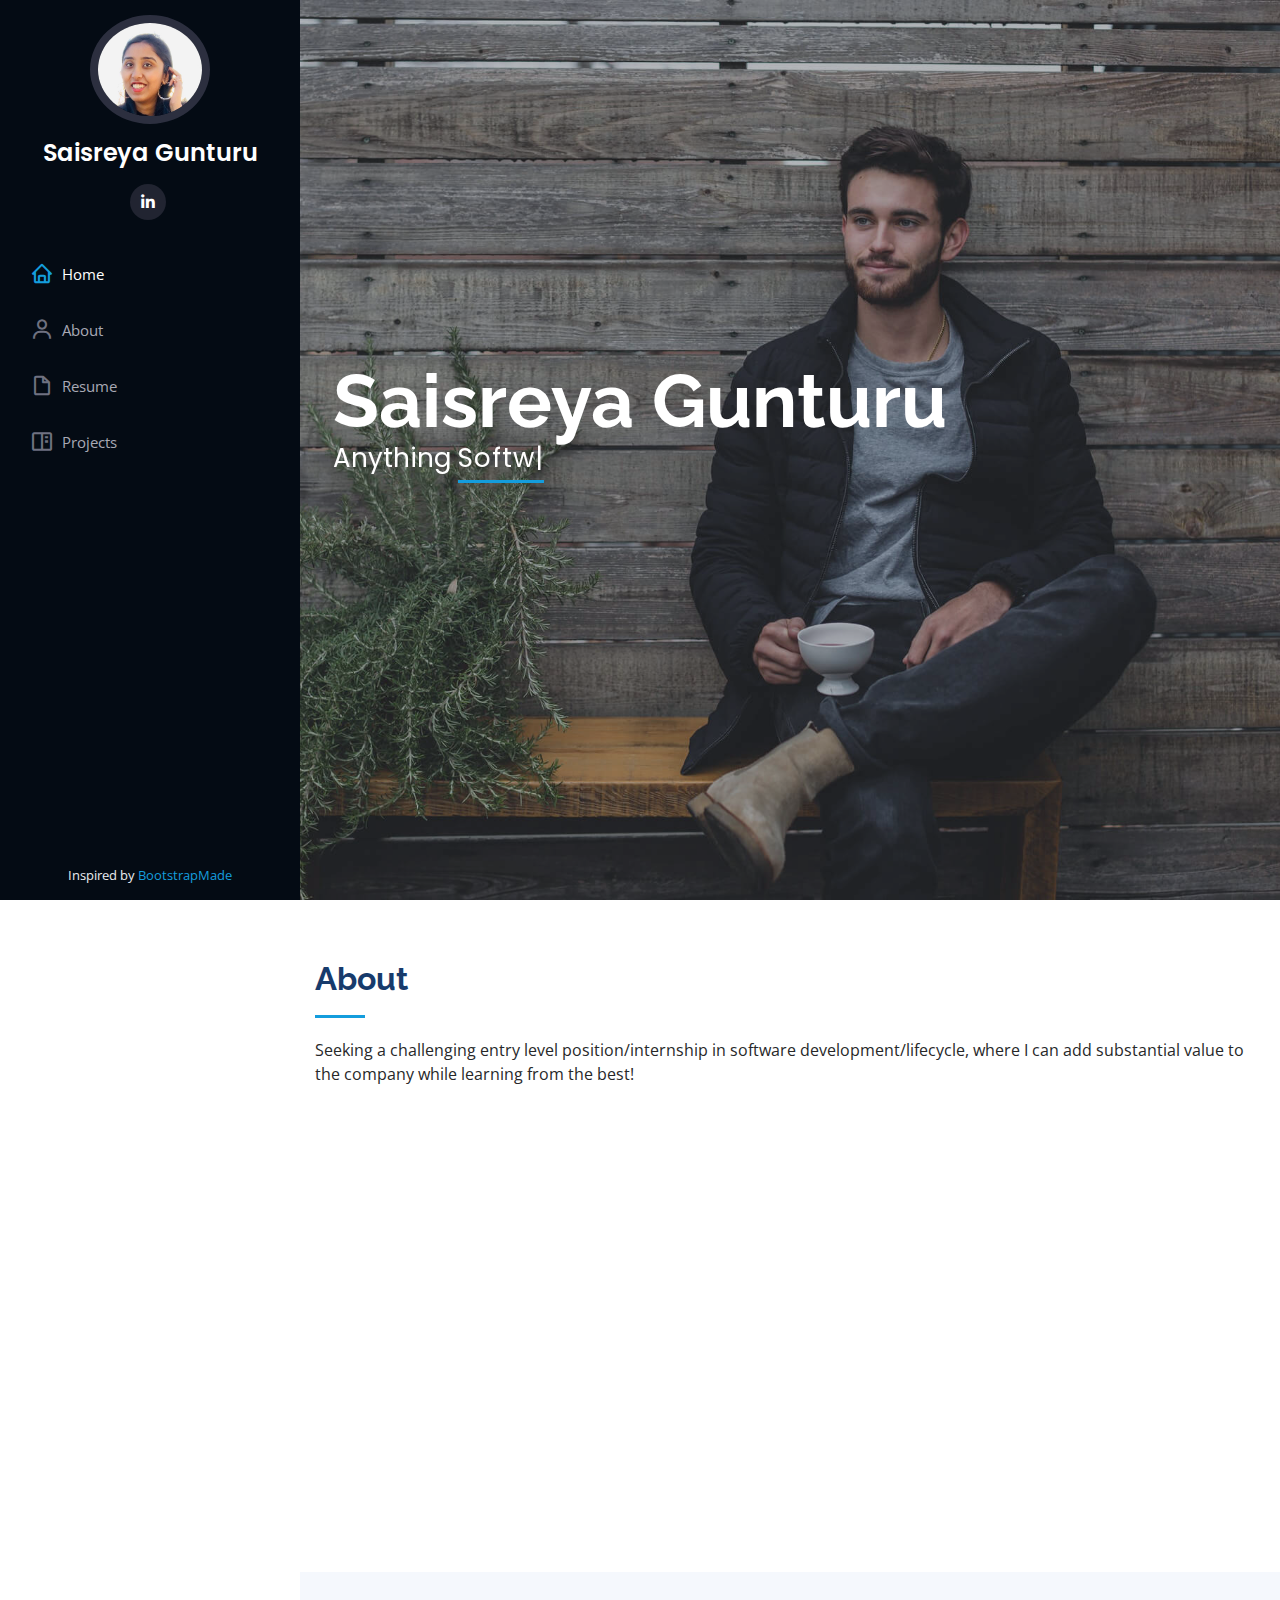
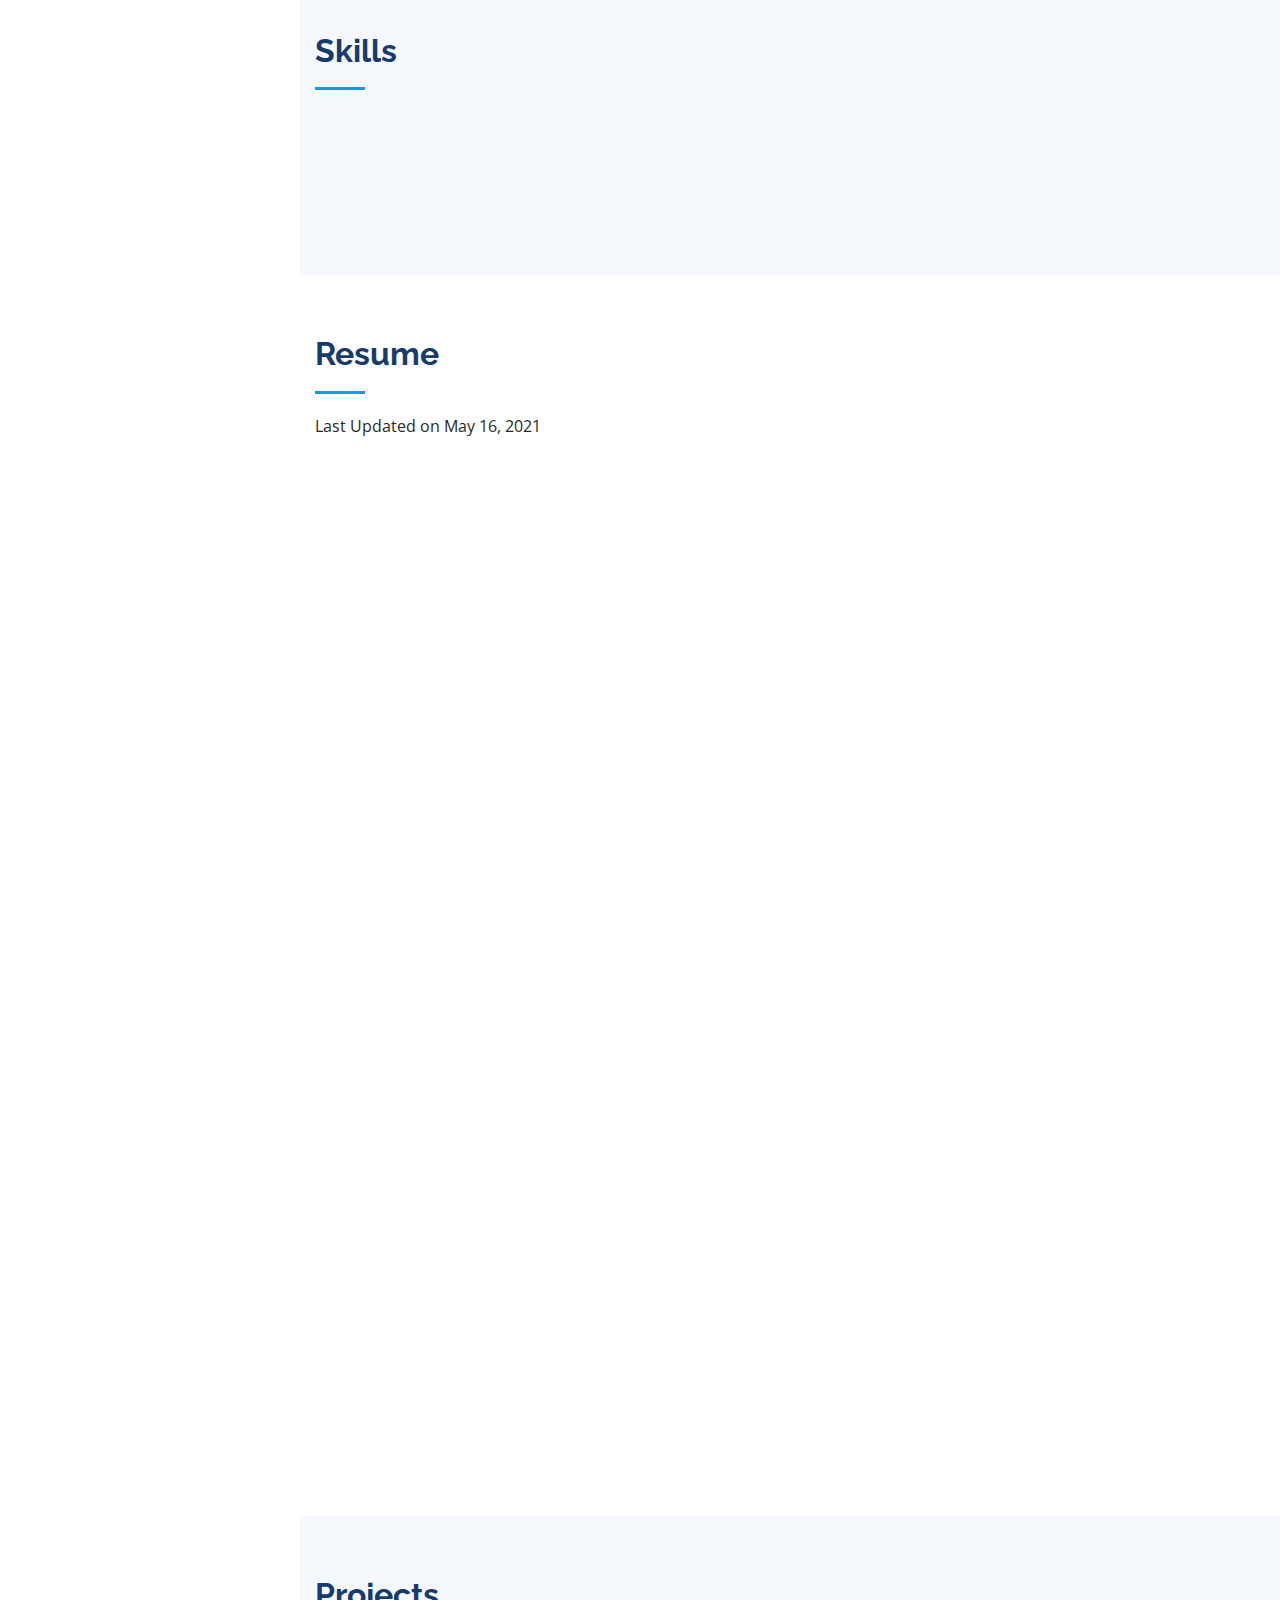
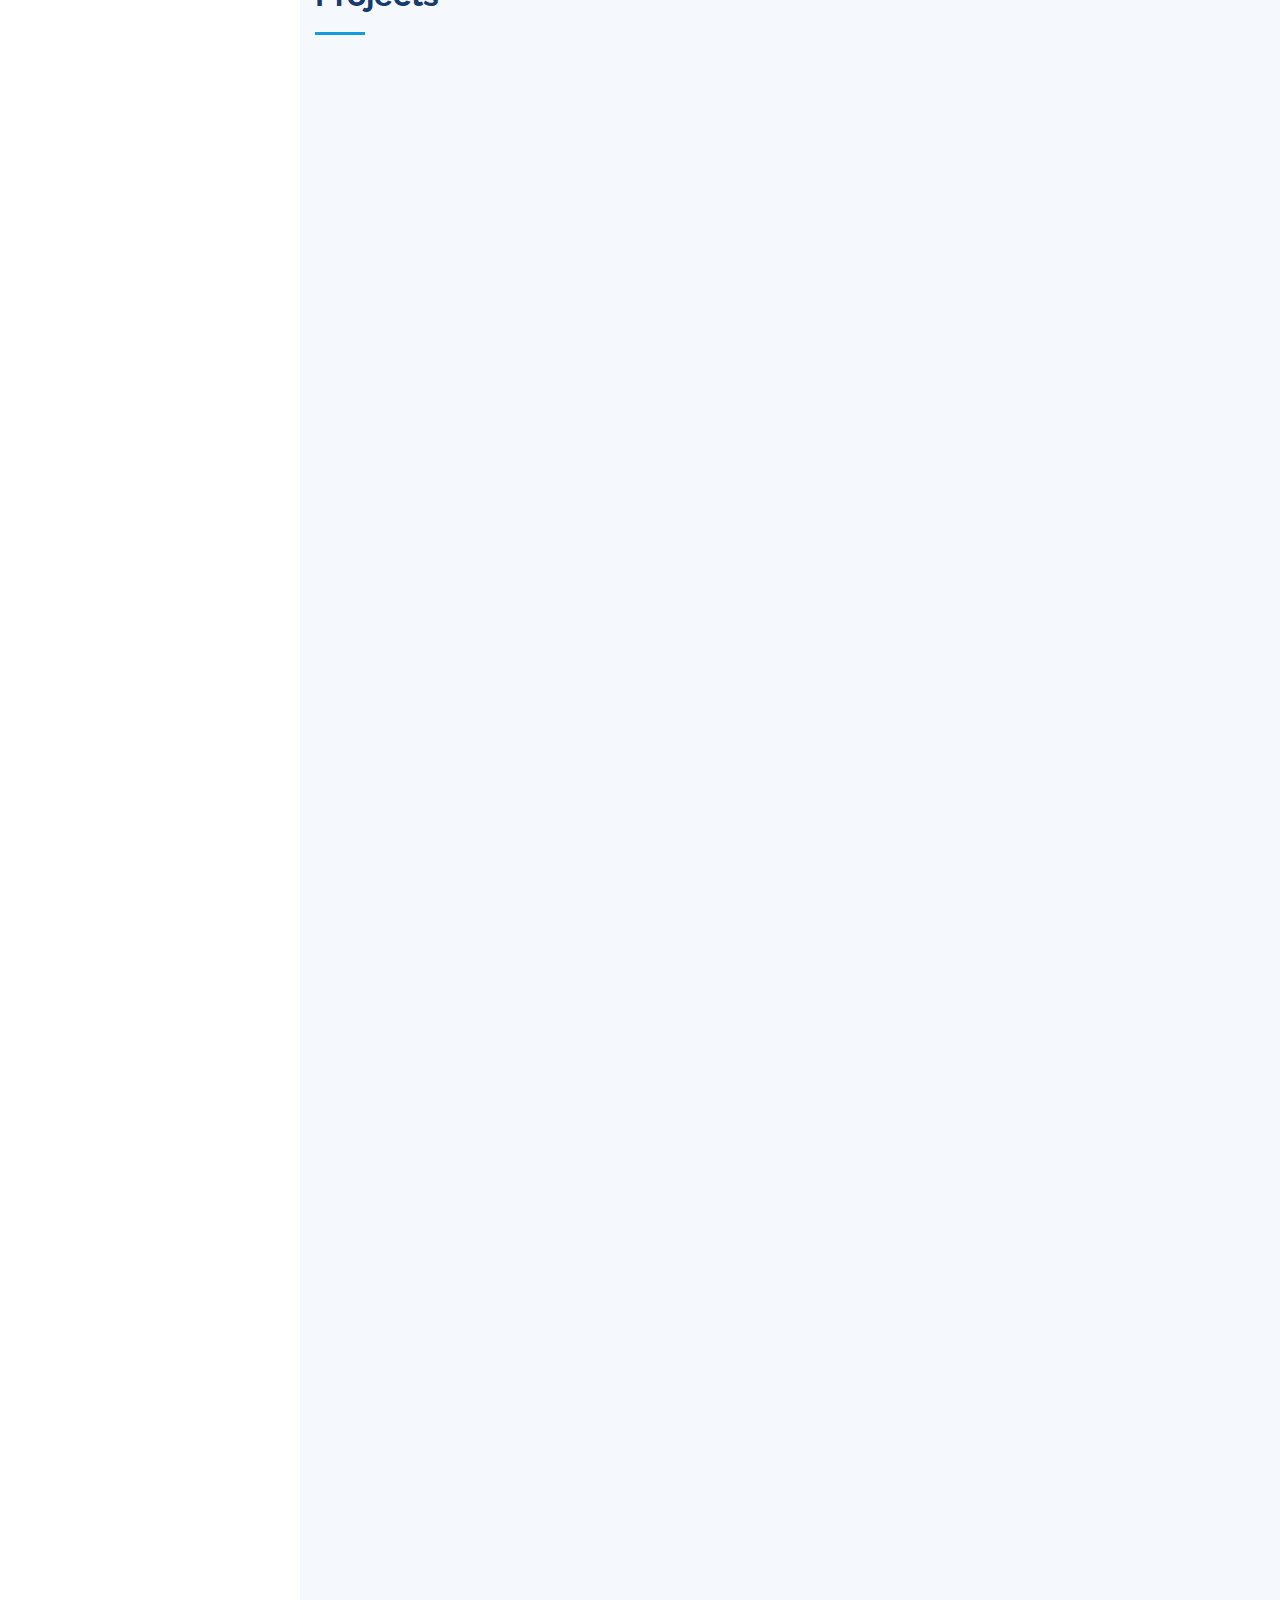
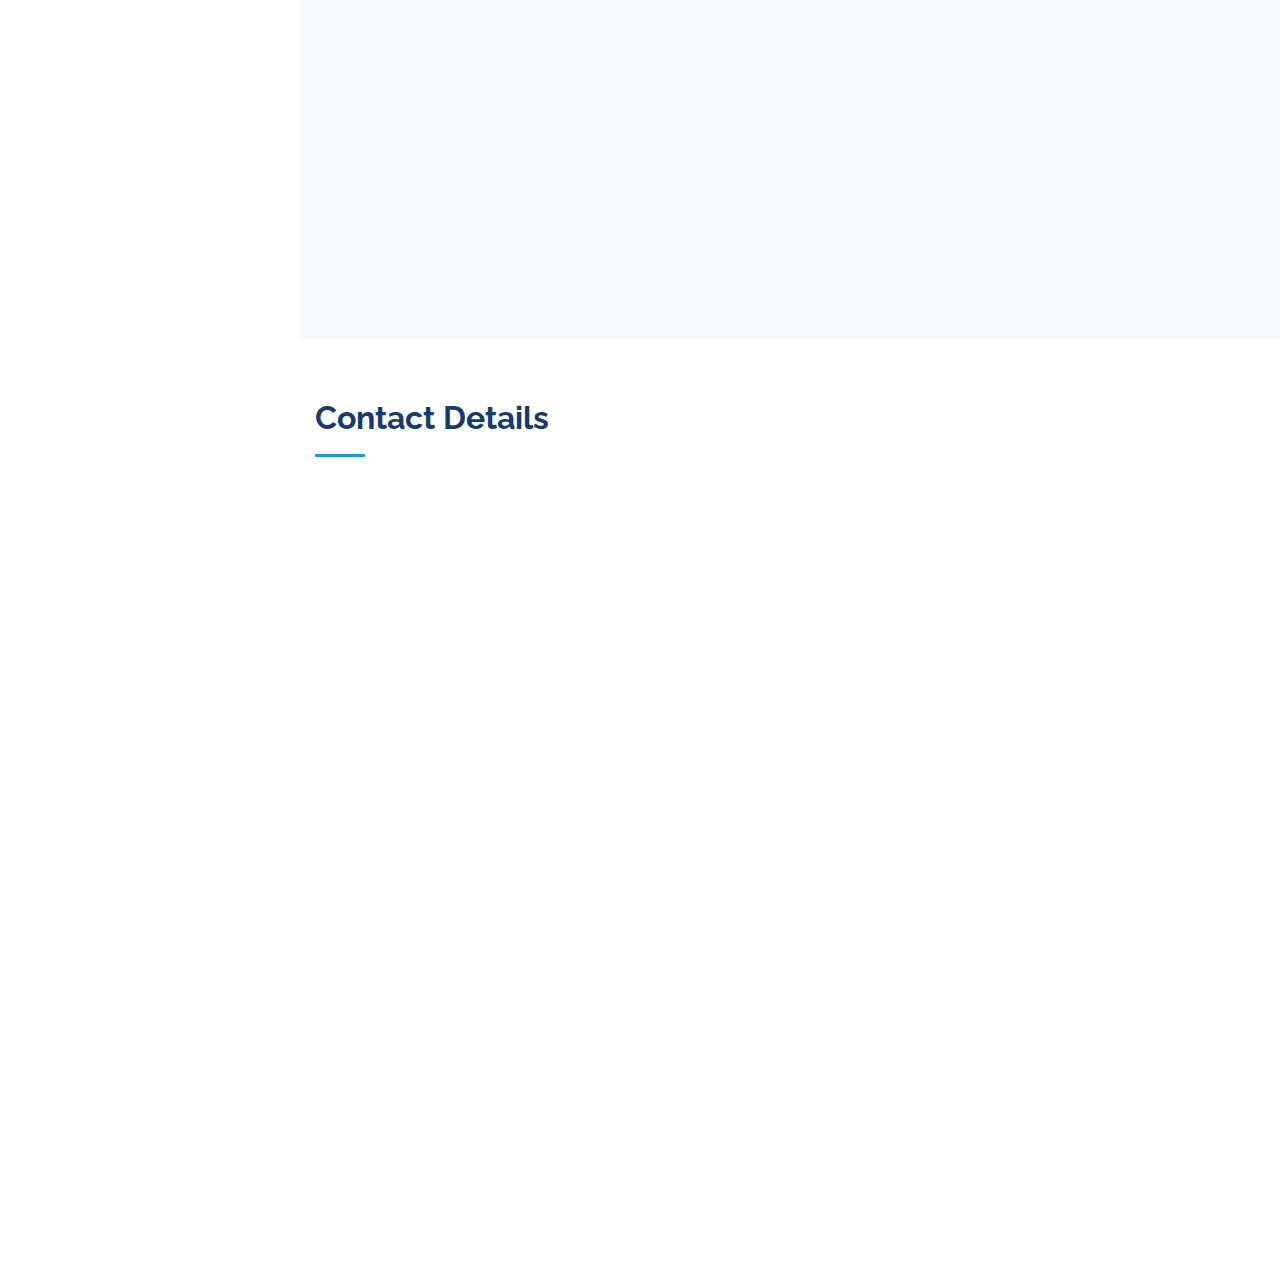
==== commit eba4cf72: "bit more" ====
--- a/portfolio-details.html
+++ b/portfolio-details.html
@@ -5,7 +5,7 @@
   <meta charset="utf-8">
   <meta content="width=device-width, initial-scale=1.0" name="viewport">
 
-  <title>Portfolio Details - iPortfolio Bootstrap Template</title>
+  <title>Saisreya Gunturu</title>
   <meta content="" name="descriptison">
   <meta content="" name="keywords">
 
@@ -45,14 +45,10 @@
     <div class="d-flex flex-column">
 
       <div class="profile">
-        <img src="assets/img/profile-img.jpg" alt="" class="img-fluid rounded-circle">
-        <h1 class="text-light"><a href="index.html">Alex Smith</a></h1>
+        <img src="assets/img/portfolio/sreyapiccircle.jpeg" alt="" class="img-fluid rounded-circle">
+        <h1 class="text-light"><a href="index.html">Saisreya Gunturu</a></h1>
         <div class="social-links mt-3 text-center">
-          <a href="#" class="twitter"><i class="bx bxl-twitter"></i></a>
-          <a href="#" class="facebook"><i class="bx bxl-facebook"></i></a>
-          <a href="#" class="instagram"><i class="bx bxl-instagram"></i></a>
-          <a href="#" class="google-plus"><i class="bx bxl-skype"></i></a>
-          <a href="#" class="linkedin"><i class="bx bxl-linkedin"></i></a>
+          <a href="https://www.linkedin.com/in/saisreya-gunturu-a939a3207/" class="linkedin"><i class="bx bxl-linkedin"></i></a>
         </div>
       </div>
 
@@ -61,9 +57,9 @@
           <li class="active"><a href="index.html"><i class="bx bx-home"></i> <span>Home</span></a></li>
           <li><a href="#about"><i class="bx bx-user"></i> <span>About</span></a></li>
           <li><a href="#resume"><i class="bx bx-file-blank"></i> <span>Resume</span></a></li>
-          <li><a href="#portfolio"><i class="bx bx-book-content"></i> Portfolio</a></li>
-          <li><a href="#services"><i class="bx bx-server"></i> Services</a></li>
-          <li><a href="#contact"><i class="bx bx-envelope"></i> Contact</a></li>
+          <li><a href="#portfolio"><i class="bx bx-book-content"></i> Projects</a></li>
+          <!-- <li><a href="#services"><i class="bx bx-server"></i> Services</a></li> -->
+          <!-- <li><a href="#contact"><i class="bx bx-envelope"></i> Contact</a></li> -->
 
         </ul>
       </nav><!-- .nav-menu -->
@@ -72,74 +68,452 @@
     </div>
   </header><!-- End Header -->
 
+  <!-- ======= Hero Section ======= -->
+  <section id="hero" class="d-flex flex-column justify-content-center align-items-center">
+    <div class="hero-container" data-aos="fade-in">
+      <h1 style=font-size:75px>Saisreya Gunturu</h1>
+        <p>Anything <span class="typed" data-typed-items="Software Development, Tech"></span></p>
+    </div>
+  </section><!-- End Hero -->
+
   <main id="main">
 
-    <!-- ======= Breadcrumbs ======= -->
-    <section id="breadcrumbs" class="breadcrumbs">
+    <!-- ======= About Section ======= -->
+    <section id="about" class="about">
       <div class="container">
 
-        <div class="d-flex justify-content-between align-items-center">
-          <h2>Portfoio Details</h2>
-          <ol>
-            <li><a href="index.html">Home</a></li>
-            <li>Portfoio Details</li>
-          </ol>
-        </div>
-
-      </div>
-    </section><!-- End Breadcrumbs -->
-
-    <!-- ======= Portfolio Details Section ======= -->
-    <section id="portfolio-details" class="portfolio-details">
+        <div class="section-title">
+          <h2>About</h2>
+          <p>Seeking a challenging entry level position/internship in software development/lifecycle, where I can add substantial value to the company while learning from the best!</p>
+        </div>
+
+        <div class="row">
+          <div class="col-lg-4" data-aos="fade-right">
+            <img src="assets/img/portfolio/sreyapicsquare.jpeg" class="img-fluid" alt="">
+          </div>
+          <div class="col-lg-8 pt-4 pt-lg-0 content" data-aos="fade-left">
+            <p class="font-italic">
+            </p>
+            <div class="row">
+              <div class="col-lg-6">
+                <ul>
+                  <li><i class="icofont-rounded-right"></i> <strong>Birthday:</strong> 31 October 2001</li>
+                  <li><i class="icofont-rounded-right"></i> <strong>Website:</strong> saisreya.github.io</li>
+                  <li><i class="icofont-rounded-right"></i> <strong>Phone:</strong> +1 617 407 1210 </li>
+                  <li><i class="icofont-rounded-right"></i> <strong>City:</strong> Boston, USA</li>
+                </ul>
+              </div>
+
+              <style>
+                .whiteText
+                {
+                    color:white;
+                }
+                .blackText
+                {
+                    color:black;
+                }
+            </style>
+            
+              <div class="col-lg-6">
+                <ul>
+                  <li><i class="icofont-rounded-right"></i> <strong>Age:</strong> 19</li>
+                  <li><i class="icofont-rounded-right"></i> <strong>Degree:</strong> Bachelors in Computer Science, Boston University - Boston, USA </li>
+                  <li><i class="icofont-rounded-right"></i> <strong>Email:</strong> saisreya@bu.edu </li>
+                </ul>
+              </div>
+            </div>
+            
+           
+            <p>Got an interesting opportunity? Get in touch!</p>
+          </div>
+        </div>
+
+      </div>
+    </section><!-- End About Section -->
+
+    <!-- ======= Facts Section ======= -->
+    <!-- <section id="facts" class="facts">
       <div class="container">
 
-        <div class="portfolio-details-container">
-
-          <div class="owl-carousel portfolio-details-carousel">
-            <img src="assets/img/portfolio-details-1.jpg" class="img-fluid" alt="">
-            <img src="assets/img/portfolio-details-2.jpg" class="img-fluid" alt="">
-            <img src="assets/img/portfolio-details-3.jpg" class="img-fluid" alt="">
-          </div>
-
-          <div class="portfolio-info">
-            <h3>Project information</h3>
-            <ul>
-              <li><strong>Category</strong>: Web design</li>
-              <li><strong>Client</strong>: ASU Company</li>
-              <li><strong>Project date</strong>: 01 March, 2020</li>
-              <li><strong>Project URL</strong>: <a href="#">www.example.com</a></li>
+        <div class="section-title">
+          <h2>Figures</h2>
+          <p>Numbers from over the last 4 years</p>
+        </div>
+
+        <div class="row no-gutters">
+          <div class="col-lg-3 col-md-6 d-md-flex align-items-md-stretch" data-aos="fade-up" data-aos-delay="100">
+            <div class="count-box">
+              <i class="icofont-document-folder"></i>
+              <span data-toggle="counter-up">13</span>
+              <p><strong>Projects</strong> completed</p>
+            </div>
+          </div>
+
+
+          <div class="col-lg-3 col-md-6 d-md-flex align-items-md-stretch" data-aos="fade-up" data-aos-delay="300">
+            <div class="count-box">
+              <i class="icofont-certificate-alt-1"></i>
+              <span data-toggle="counter-up">11</span>
+              <p><strong>Online Courses </strong>completed</p>
+            </div>
+          </div>
+
+          <div class="col-lg-3 col-md-6 d-md-flex align-items-md-stretch" data-aos="fade-up">
+            <div class="count-box">
+              <i class="icofont-university"></i>
+              <span data-toggle="counter-up">8.81</span>
+              <p><strong>Cumulative</strong> Grade Point Average</p>
+            </div>
+          </div>
+
+          <div class="col-lg-3 col-md-6 d-md-flex align-items-md-stretch" data-aos="fade-up" data-aos-delay="200">
+            <div class="count-box">
+              <i class="icofont-award"></i>
+              <span data-toggle="counter-up">8</span>
+              <p><strong>Awards</strong> and Scholarships</p>
+            </div>
+          </div>
+
+        </div>
+
+      </div>
+    </section>End Facts Section -->
+
+    <!-- ======= Skills Section ======= -->
+    <section id="skills" class="skills section-bg">
+      <div class="container">
+
+        <div class="section-title">
+          <h2>Skills</h2>
+        </div>
+
+        <div class="row skills-content">
+            <div class="col-lg-6" data-aos="fade-up">
+                <div class="progress">
+                    <span class="skill">Python <i class="val"></i></span>
+                </div>
+                <div class="progress">
+                    <span class="skill">Java<i class="val"></i></span>
+                </div>
+                <div class="progress">
+                    <span class="skill">OCaml <i class="val"></i></span>
+                </div>
+            </div>
+            <div class="col-lg-6" data-aos="fade-up" data-aos-delay="100">
+                <div class="progress">
+                    <span class="skill">C/C++ <i class="val"></i></span>
+                </div>
+                <div class="progress">
+                    <span class="skill">MS Office <i class="val"></i></span>
+                </div>
+            </div>
+        </div>
+
+        </div>
+    </section><!-- End Skills Section -->
+
+    <!-- ======= Resume Section ======= -->
+    <section id="resume" class="resume">
+      <div class="container">
+
+        <div class="section-title">
+          <h2>Resume</h2>
+          <p>Last Updated on May 16, 2021</p>
+        </div>
+
+        <div class="row">
+          <div class="col-lg-6" data-aos="fade-up">
+            <h3 class="resume-title">Summary</h3>
+            <div class="resume-item pb-0">
+              <h4>Harshith Belagur</h4>
+              <p><em>Innovative and data-driven Data Scientist/ Machine Learning Engineer fresher with a powerful skillset capable of delivering results from initial concept to final, polished deliverables.</em></p>
+            </div>
+
+            <h3 class="resume-title">Education</h3>
+            <div class="resume-item">
+              <h4>Bachelor of Technology, Computer Science and Engineering</h4>
+              <h5>2017 - 2021</h5>
+              <p><em>National Institute of Technology, Warangal, TS</em></p>
+              <p>CGPA - <strong>8.81</strong> (upto Semester 7)</p>
+              <p><strong>Activities - <ul>
+              <li>Big Data and Analytics Club</li>
+              <li>Computer Science and Engineering Association</li>
+              <li>IEEE Student Body</li>
+              <li>Student Council</li>
+              <li>Literary and Debating Club</li>
+              </ul></p></strong>
+            </div>
+            <div class="resume-item">
+              <h4>High School (CBSE)</h4>
+              <h5>2007 - 2017</h5>
+              <p><em>Our Own English High School Boys', Sharjah, United Arab Emirates</em></p>
+              <p>Served as President of Student Council and Member of Literary Club and Debating Society</p>
+              <p>Grade 12 - 92.2%</p>
+              <p>Grade 10 - 10.0 CGPA</p>
+            </div>
+          </div>
+          <div class="col-lg-6" data-aos="fade-up" data-aos-delay="100">
+            <h3 class="resume-title">Professional Experience</h3>
+            <div class="resume-item">
+              <h4>AI Researcher, Skylark Labs</h4>
+              <h5>August, 2020 - January, 2021</h5>
+              <ul>
+               <li>Working on Computer Vision projects aimed at enhancing community welfare through its use in drone technology.</li>
+              </ul>
+            </div>
+            <div class="resume-item">
+              <h4>Summer Intern, Fidelity Investments (AI Incubator) </h4>
+              <h5>May, 2020 - June, 2020</h5>
+              <p><em>Chennai, India </em></p>
+              <ul>
+                <li>Worked on developing a Fact Generator from Financial Documents and Regulatory Filings </li>
+                <li>Leveraged cutting-edge NLP Models including - <strong>Google's T5, Microsoft's ProphetNet, HuggingFace Transformers, BERTSUMABS, and custom models </strong>for the task of summarization</li>
+                <li>Constructed Knowledge Graphs from spaCy, NeuralCoref, StanfordCoreNLP, and used Neo4j to store and query</li>
+              </ul>
+            </div>
+            <div class="resume-item">
+              <h4>Winter Intern, SAP Labs</h4>
+              <h5>December, 2018 - January, 2019</h5>
+              <p><em>Dubai, United Arab Emirates</em></p>
+              <ul>
+                <li>Developing web applications on the cloud using the SAP Cloud Foundry</li>
+                <li>Used OData services and the REST Architecture to develop other related services</li>
+                <li>Experimented with SAP Leonardo - Machine Learning</li>
+                <li>Worked with Hyperledger Composer using the Hyperledger Fabric to create Blockchain applications</li>
+              </ul>
+            </div>
+          </div>
+        </div>
+
+      </div>
+    </section><!-- End Resume Section -->
+
+    <!-- ======= Portfolio Section ======= -->
+    <section id="portfolio" class="portfolio section-bg">
+      <div class="container">
+
+        <div class="section-title">
+          <h2>Projects</h2>
+        </div>
+
+        <div class="row" data-aos="fade-up">
+          <div class="col-lg-12 d-flex justify-content-center">
+            <ul id="portfolio-flters">
+              <li data-filter="*" class="filter-active">All</li>
+              <!-- <li data-filter=".filter-app">Data Science</li>
+              <li data-filter=".filter-card">Machine Learning</li>
+              <li data-filter=".filter-web">Other</li> -->
             </ul>
           </div>
-
-        </div>
-
-        <div class="portfolio-description">
-          <h2>This is an example of portfolio detail</h2>
-          <p>
-            Autem ipsum nam porro corporis rerum. Quis eos dolorem eos itaque inventore commodi labore quia quia. Exercitationem repudiandae officiis neque suscipit non officia eaque itaque enim. Voluptatem officia accusantium nesciunt est omnis tempora consectetur dignissimos. Sequi nulla at esse enim cum deserunt eius.
-          </p>
-        </div>
-
-      </div>
-    </section><!-- End Portfolio Details Section -->
-
-  </main><!-- End #main -->
-
-  <!-- ======= Footer ======= -->
+        </div>
+
+        <div class="row portfolio-container" data-aos="fade-up" data-aos-delay="100">
+
+          <div class="col-lg-4 col-md-6 portfolio-item filter-card">
+            <div class="portfolio-wrap">
+              <img src="assets/img/portfolio/portfolio-7.jpeg" class="img-fluid" alt="" style="height:300px; width:400px;" class="center">
+              <div class="project-text"><p>Parameter Tuning in Artificial Neural Networks – A Novel Optimization Approach</p></div>
+            </div>
+          </div>
+
+          <div class="col-lg-4 col-md-6 portfolio-item filter-app">
+            <div class="portfolio-wrap">
+              <img src="assets/img/portfolio/portfolio-8.jpg" class="img-fluid" alt="" style="height:300px; width:400px" class="center">
+              <div class="project-text"><p>Prediction of Liver Diseases in Indian Patients</p></div>
+            </div>
+          </div>
+
+          <div class="col-lg-4 col-md-6 portfolio-item filter-app">
+            <div class="portfolio-wrap">
+              <img src="assets/img/portfolio/portfolio-9.jpg" class="img-fluid" alt="" style="height:300px; width:400px" class="center">
+              <div class="portfolio-links">
+                <a href="https://github.com/harshithbelagur/fraud_detection" title="More Details"><i class="bx bx-link"></i></a>
+              </div>
+              <div class="project-text"><p>Kaggle IEEE Fraud Detection</p></div>
+            </div>
+          </div>
+
+          <div class="col-lg-4 col-md-6 portfolio-item filter-app">
+            <div class="portfolio-wrap">
+              <img src="assets/img/portfolio/portfolio-1.png" class="img-fluid" alt="" style="height:300px; width:300px" class="center">
+              <div class="project-text"><p>Kaggle Boston airbnb Analysis </p></div>
+            </div>
+          </div>
+
+          <div class="col-lg-4 col-md-6 portfolio-item filter-card">
+            <div class="portfolio-wrap">
+              <img src="assets/img/portfolio/portfolio-2.png" class="img-fluid" alt="" style="height:300px; width:400px" class="center">
+              <div class="portfolio-links">
+                <a href="https://github.com/harshithbelagur/Neural-Machine-Translation" title="More Details"><i class="bx bx-link"></i></a>
+              </div>
+              <div class="project-text"><p>Neural Machine Translation using Bahdanau Attention</p></div>
+            </div>
+          </div>
+
+          <div class="col-lg-4 col-md-6 portfolio-item filter-app">
+            <div class="portfolio-wrap">
+              <img src="assets/img/portfolio/portfolio-3.png" class="img-fluid" alt="" style="height:300px; width:400px" class="center">
+              <div class="portfolio-links">
+                <a href="https://github.com/harshithbelagur/Data-Science" title="More Details"><i class="bx bx-link"></i></a>
+              </div>
+              <div class="project-text"><p>Implementing and Visualizing Multivariate Regression from Scratch</p></div>
+            </div>
+          </div>
+
+          <div class="col-lg-4 col-md-6 portfolio-item filter-web">
+            <div class="portfolio-wrap">
+              <img src="assets/img/portfolio/portfolio-4.png" class="img-fluid" alt="" style="height:300px; width:400px" class="center">
+              <div class="portfolio-links">
+                <a href="https://github.com/harshithbelagur/padhoindia-app" title="More Details"><i class="bx bx-link"></i></a>
+              </div>
+              <div class="project-text"><p>Padho India iOS App</p></div>
+            </div>
+          </div>
+
+          <div class="col-lg-4 col-md-6 portfolio-item filter-card">
+            <div class="portfolio-wrap">
+              <img src="assets/img/portfolio/portfolio-5.jpg" class="img-fluid" alt="" style="height:300px; width:400px" class="center">
+              <div class="project-text"><p>Brain Image Resolution – An Academic Survey using Transfer Learning</p></div>
+            </div>
+          </div>
+
+          <div class="col-lg-4 col-md-6 portfolio-item filter-card">
+            <div class="portfolio-wrap">
+              <img src="assets/img/portfolio/portfolio-6.png" class="img-fluid" alt="" style="height:250px; width:400px" class="center">
+              <div class="project-text"><p></p><p></p><p>Detecting Stress and Depression in Teenagers on Twitter</p></div>
+            </div>
+          </div>
+          
+          <div class="col-lg-4 col-md-6 portfolio-item filter-web">
+            <div class="portfolio-wrap">
+              <img src="assets/img/portfolio/portfolio-10.jpg" class="img-fluid" alt="" style="height:300px; width:400px" class="center">
+              <div class="portfolio-links">
+                <a href="https://github.com/harshithbelagur/dbproject" title="More Details"><i class="bx bx-link"></i></a>
+              </div>
+              <div class="project-text"><p>Designing a SQL Database for an Online-Shopping Congolomerate</p></div>
+            </div>
+          </div>
+
+          <div class="col-lg-4 col-md-6 portfolio-item filter-web">
+            <div class="portfolio-wrap">
+              <img src="assets/img/portfolio/portfolio-11.png" class="img-fluid" alt="" style="height:300px; width:300px" class="center">
+              <div class="portfolio-links">
+                <a href="https://github.com/harshithbelagur/mutli-docker" title="More Details"><i class="bx bx-link"></i></a>
+              </div>
+              <div class="project-text"><p>Deploying a Kubernetes application on AWS using nginx and Travis CI</p></div>
+            </div>
+          </div>
+
+          <div class="col-lg-4 col-md-6 portfolio-item filter-card">
+            <div class="portfolio-wrap">
+              <img src="assets/img/portfolio/portfolio-12.jpg" class="img-fluid" alt="" style="height:300px; width:300px" >
+              <div class="portfolio-links">
+                <a href="https://github.com/harshithbelagur/GPT2-Implementation" title="More Details"><i class="bx bx-link"></i></a>
+              </div>
+              <div class="project-text"><p>Implementing GPT2 in PyTorch using Pre-Trained Weights from Hugging Face for a Translation task</p></div>
+            </div>
+          </div>
+
+          <div class="col-lg-4 col-md-6 portfolio-item filter-card">
+            <div class="portfolio-wrap">
+              <img src="assets/img/portfolio/portfolio-13.png" class="img-fluid" alt="" style="height:300px;" >
+              <div class="project-text"><p>Social Distancing Detector</p></div>
+            </div>
+          </div>
+          
+        </div>
+
+      </div>
+    </section><!-- End Portfolio Section -->
+
+    <!-- ======= Contact Section ======= -->
+    <section id="contact" class="contact">
+      <div class="container">
+
+        <div class="section-title">
+          <h2>Contact Details</h2>
+        </div>
+
+        <div class="row" data-aos="fade-in">
+
+          <div class="col-lg-5 d-flex align-items-stretch">
+            <div class="info">
+              <div class="address">
+                <i class="icofont-google-map"></i>
+                <h4>Location:</h4>
+                <p>National Institute of Technology, Warangal, Telangana, India 506004</p>
+              </div>
+
+              <div class="email">
+                <i class="icofont-envelope"></i>
+                <h4>Email:</h4>
+                <p>h.belagur1980@gmail.com</p>
+              </div>
+
+              <div class="phone">
+                <i class="icofont-phone"></i>
+                <h4>Call:</h4>
+                <p>+91 912156 2970</p>
+              </div>
+
+              <iframe src="https://www.google.com/maps/embed?pb=!1m18!1m12!1m3!1d3794.7941338286937!2d79.52859801539213!3d17.988312387721173!2m3!1f0!2f0!3f0!3m2!1i1024!2i768!4f13.1!3m3!1m2!1s0x3a334fbb37ce6b8d%3A0xf0820c65f1351305!2sNIT%20Warangal!5e0!3m2!1sen!2sin!4v1591440948523!5m2!1sen!2sin" frameborder="0" style="border:0; width: 100%; height: 290px;" allowfullscreen></iframe>
+            </div>
+
+          </div>
+
+          <div class="col-lg-7 mt-5 mt-lg-0 d-flex align-items-stretch">
+            <form action="forms/contact.php" method="post" role="form" class="php-email-form">
+              <div class="form-row">
+                <div class="form-group col-md-6">
+                  <label for="name">Your Name</label>
+                  <input type="text" name="name" class="form-control" id="name" data-rule="minlen:4" data-msg="Please enter at least 4 chars" />
+                  <div class="validate"></div>
+                </div>
+                <div class="form-group col-md-6">
+                  <label for="name">Your Email</label>
+                  <input type="email" class="form-control" name="email" id="email" data-rule="email" data-msg="Please enter a valid email" />
+                  <div class="validate"></div>
+                </div>
+              </div>
+              <div class="form-group">
+                <label for="name">Subject</label>
+                <input type="text" class="form-control" name="subject" id="subject" data-rule="minlen:4" data-msg="Please enter at least 8 chars of subject" />
+                <div class="validate"></div>
+              </div>
+              <div class="form-group">
+                <label for="name">Message</label>
+                <textarea class="form-control" name="message" rows="10" data-rule="required" data-msg="Please write something for us"></textarea>
+                <div class="validate"></div>
+              </div>
+              <div class="mb-3">
+                <div class="loading">Loading</div>
+                <div class="error-message"></div>
+                <div class="sent-message">Your message has been sent. Thank you!</div>
+              </div>
+              <div class="text-center"><button type="submit">Send Message</button></div>
+            </form>
+          </div>
+
+        </div>
+
+      </div>
+    </section><!-- End Contact Section -->
+
+    <!-- ======= Footer ======= -->
   <footer id="footer">
     <div class="container">
-      <div class="copyright">
-        &copy; Copyright <strong><span>iPortfolio</span></strong>
-      </div>
       <div class="credits">
         <!-- All the links in the footer should remain intact. -->
         <!-- You can delete the links only if you purchased the pro version. -->
         <!-- Licensing information: https://bootstrapmade.com/license/ -->
         <!-- Purchase the pro version with working PHP/AJAX contact form: https://bootstrapmade.com/iportfolio-bootstrap-portfolio-websites-template/ -->
-        Designed by <a href="https://bootstrapmade.com/">BootstrapMade</a>
+        Inspired by <a href="https://bootstrapmade.com/">BootstrapMade</a>
       </div>
     </div>
   </footer><!-- End  Footer -->
+
+  </main><!-- End #main -->
 
   <a href="#" class="back-to-top"><i class="icofont-simple-up"></i></a>
 
--- a/assets/css/style.css
+++ b/assets/css/style.css
@@ -1,12 +1,12 @@
-/**
-* Template Name: iPortfolio - v1.2.1
-* Template URL: https://bootstrapmade.com/iportfolio-bootstrap-portfolio-websites-template/
-* Author: BootstrapMade.com
-* License: https://bootstrapmade.com/license/
-*/
-
-/*--------------------------------------------------------------
-# General
+/**
+* Template Name: iPortfolio - v1.2.1
+* Template URL: https://bootstrapmade.com/iportfolio-bootstrap-portfolio-websites-template/
+* Author: BootstrapMade.com
+* License: https://bootstrapmade.com/license/
+*/
+
+/*--------------------------------------------------------------
+# General
 --------------------------------------------------------------*/
 body {
   font-family: "Open Sans", sans-serif;
@@ -26,8 +26,15 @@
   font-family: "Raleway", sans-serif;
 }
 
-/*--------------------------------------------------------------
-# Back to top button
+.center {
+  display: block;
+  margin-left: auto;
+  margin-right: auto;
+  width: 50%;
+}
+
+/*--------------------------------------------------------------
+# Back to top button
 --------------------------------------------------------------*/
 .back-to-top {
   position: fixed;
@@ -56,8 +63,8 @@
   transition: background 0.2s ease-in-out;
 }
 
-/*--------------------------------------------------------------
-# Header
+/*--------------------------------------------------------------
+# Header
 --------------------------------------------------------------*/
 #header {
   position: fixed;
@@ -129,8 +136,8 @@
   }
 }
 
-/*--------------------------------------------------------------
-# Navigation Menu
+/*--------------------------------------------------------------
+# Navigation Menu
 --------------------------------------------------------------*/
 /* Desktop Navigation */
 .nav-menu {
@@ -205,8 +212,8 @@
   color: #fff;
 }
 
-/*--------------------------------------------------------------
-# Hero Section
+/*--------------------------------------------------------------
+# Hero Section
 --------------------------------------------------------------*/
 #hero {
   width: 100%;
@@ -272,8 +279,8 @@
   }
 }
 
-/*--------------------------------------------------------------
-# Sections General
+/*--------------------------------------------------------------
+# Sections General
 --------------------------------------------------------------*/
 section {
   padding: 60px 0;
@@ -312,8 +319,8 @@
   margin-bottom: 0;
 }
 
-/*--------------------------------------------------------------
-# About
+/*--------------------------------------------------------------
+# About
 --------------------------------------------------------------*/
 .about .content h3 {
   font-weight: 700;
@@ -340,8 +347,8 @@
   margin-bottom: 0;
 }
 
-/*--------------------------------------------------------------
-# Facts
+/*--------------------------------------------------------------
+# Facts
 --------------------------------------------------------------*/
 .facts {
   padding-bottom: 30px;
@@ -390,11 +397,11 @@
   color: #1f5297;
 }
 
-/*--------------------------------------------------------------
-# Akills
+/*--------------------------------------------------------------
+# Akills
 --------------------------------------------------------------*/
 .skills .progress {
-  height: 50px;
+  height: 25px;
   display: block;
   background: none;
 }
@@ -403,6 +410,7 @@
   padding: 0;
   margin: 0 0 6px 0;
   text-transform: uppercase;
+  font-size: medium;
   display: block;
   font-weight: 600;
   font-family: "Poppins", sans-serif;
@@ -425,8 +433,8 @@
   background-color: #149ddd;
 }
 
-/*--------------------------------------------------------------
-# Resume
+/*--------------------------------------------------------------
+# Resume
 --------------------------------------------------------------*/
 .resume .resume-title {
   font-size: 26px;
@@ -486,8 +494,8 @@
   border: 2px solid #1f5297;
 }
 
-/*--------------------------------------------------------------
-# Portfolio
+/*--------------------------------------------------------------
+# Portfolio
 --------------------------------------------------------------*/
 .portfolio .portfolio-item {
   margin-bottom: 30px;
@@ -531,6 +539,10 @@
   z-index: 1;
 }
 
+.portfolio .portfolio-wrap .project-text{
+  text-align: center;
+}
+
 .portfolio .portfolio-wrap::before {
   content: "";
   background: rgba(255, 255, 255, 0.5);
@@ -542,6 +554,7 @@
   transition: all ease-in-out 0.3s;
   z-index: 2;
   opacity: 0;
+  text-align: center;
 }
 
 .portfolio .portfolio-wrap .portfolio-links {
@@ -551,6 +564,7 @@
   bottom: -60px;
   z-index: 3;
   position: absolute;
+  text-align: center;
   transition: all ease-in-out 0.3s;
   display: flex;
   justify-content: center;
@@ -559,7 +573,7 @@
 .portfolio .portfolio-wrap .portfolio-links a {
   color: #fff;
   font-size: 28px;
-  text-align: center;
+  
   background: rgba(20, 157, 221, 0.75);
   transition: 0.3s;
   width: 50%;
@@ -574,6 +588,7 @@
 }
 
 .portfolio .portfolio-wrap:hover::before {
+  
   top: 0;
   left: 0;
   right: 0;
@@ -586,8 +601,8 @@
   bottom: 0;
 }
 
-/*--------------------------------------------------------------
-# Services
+/*--------------------------------------------------------------
+# Services
 --------------------------------------------------------------*/
 .services .icon-box {
   margin-bottom: 20px;
@@ -640,8 +655,8 @@
   font-size: 14px;
 }
 
-/*--------------------------------------------------------------
-# Testimonials
+/*--------------------------------------------------------------
+# Testimonials
 --------------------------------------------------------------*/
 .testimonials .testimonial-item {
   box-sizing: content-box;
@@ -733,8 +748,8 @@
   }
 }
 
-/*--------------------------------------------------------------
-# Contact
+/*--------------------------------------------------------------
+# Contact
 --------------------------------------------------------------*/
 .contact {
   padding-bottom: 130px;
@@ -911,8 +926,8 @@
   }
 }
 
-/*--------------------------------------------------------------
-# Breadcrumbs
+/*--------------------------------------------------------------
+# Breadcrumbs
 --------------------------------------------------------------*/
 .breadcrumbs {
   padding: 40px 0;
@@ -955,8 +970,8 @@
   }
 }
 
-/*--------------------------------------------------------------
-# Portfolio Details
+/*--------------------------------------------------------------
+# Portfolio Details
 --------------------------------------------------------------*/
 .portfolio-details {
   padding-top: 0;
@@ -1042,8 +1057,8 @@
   }
 }
 
-/*--------------------------------------------------------------
-# Footer
+/*--------------------------------------------------------------
+# Footer
 --------------------------------------------------------------*/
 #footer {
   padding: 15px;
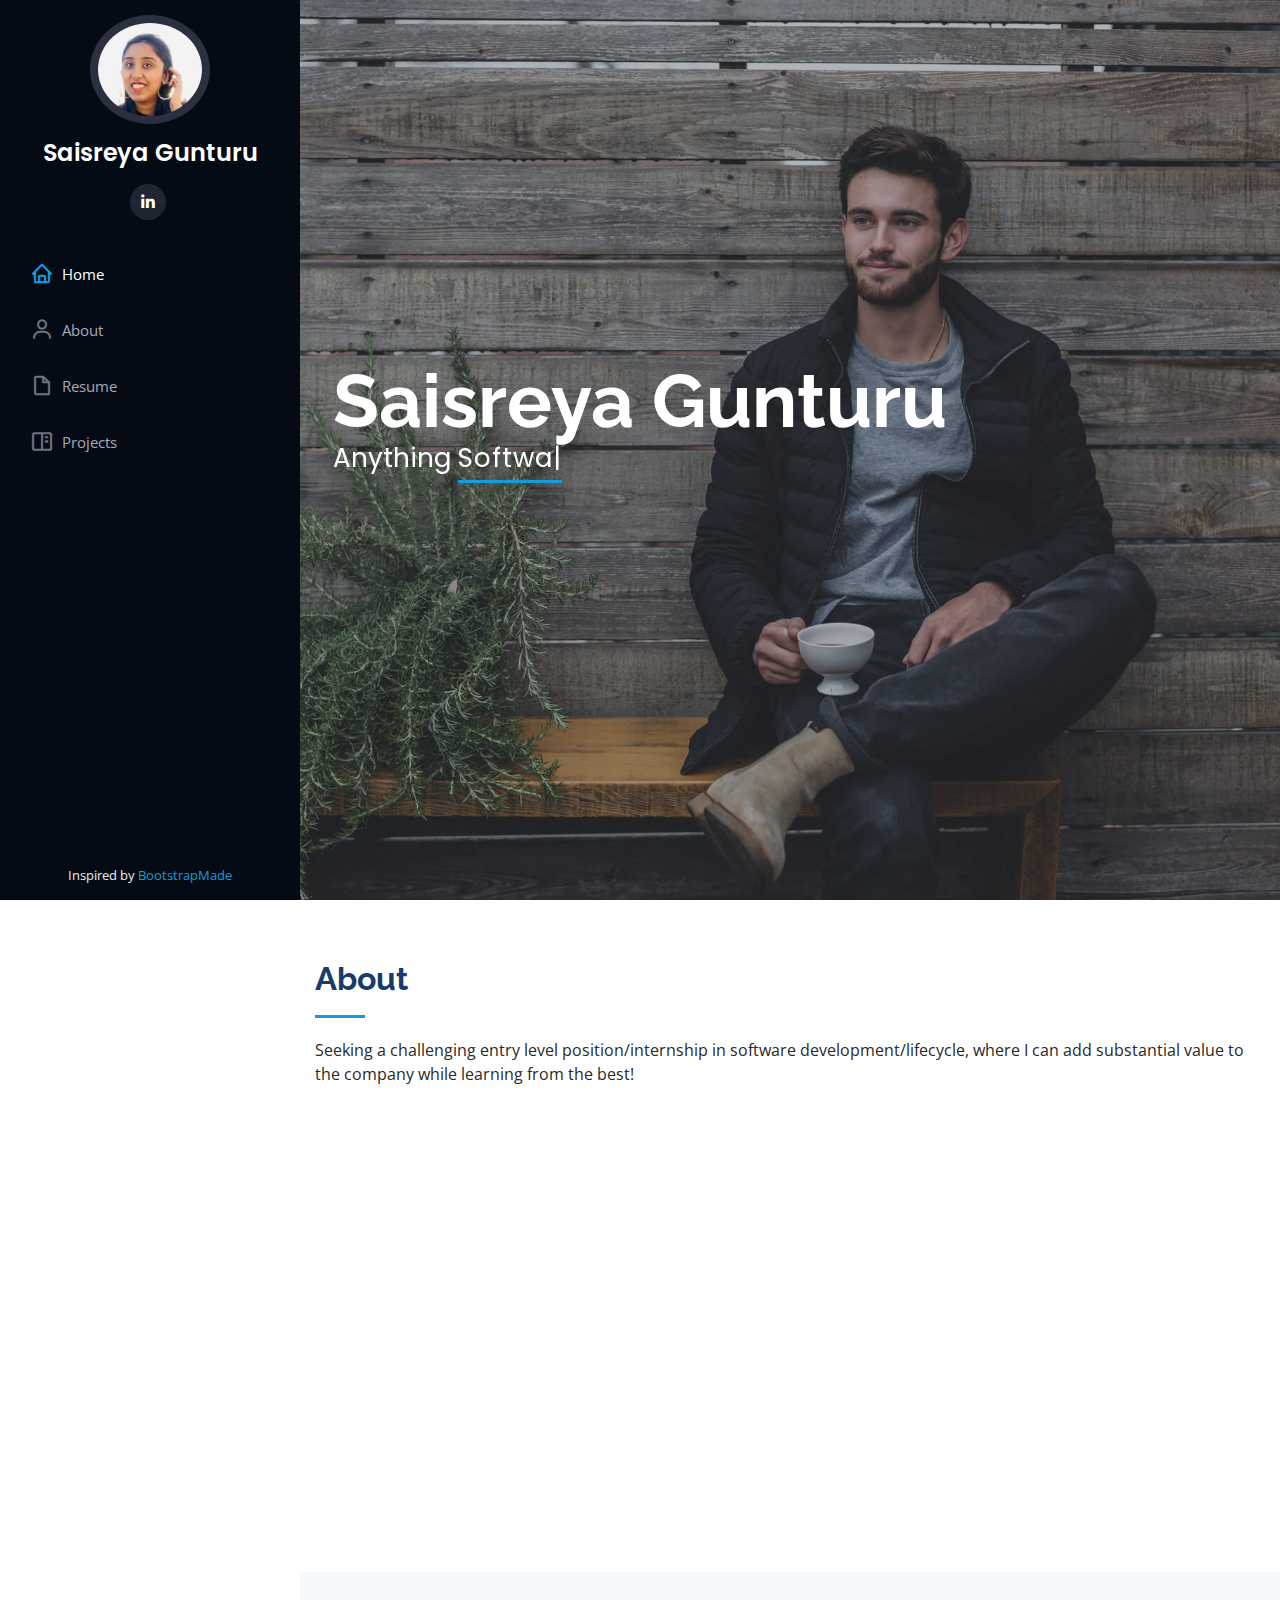
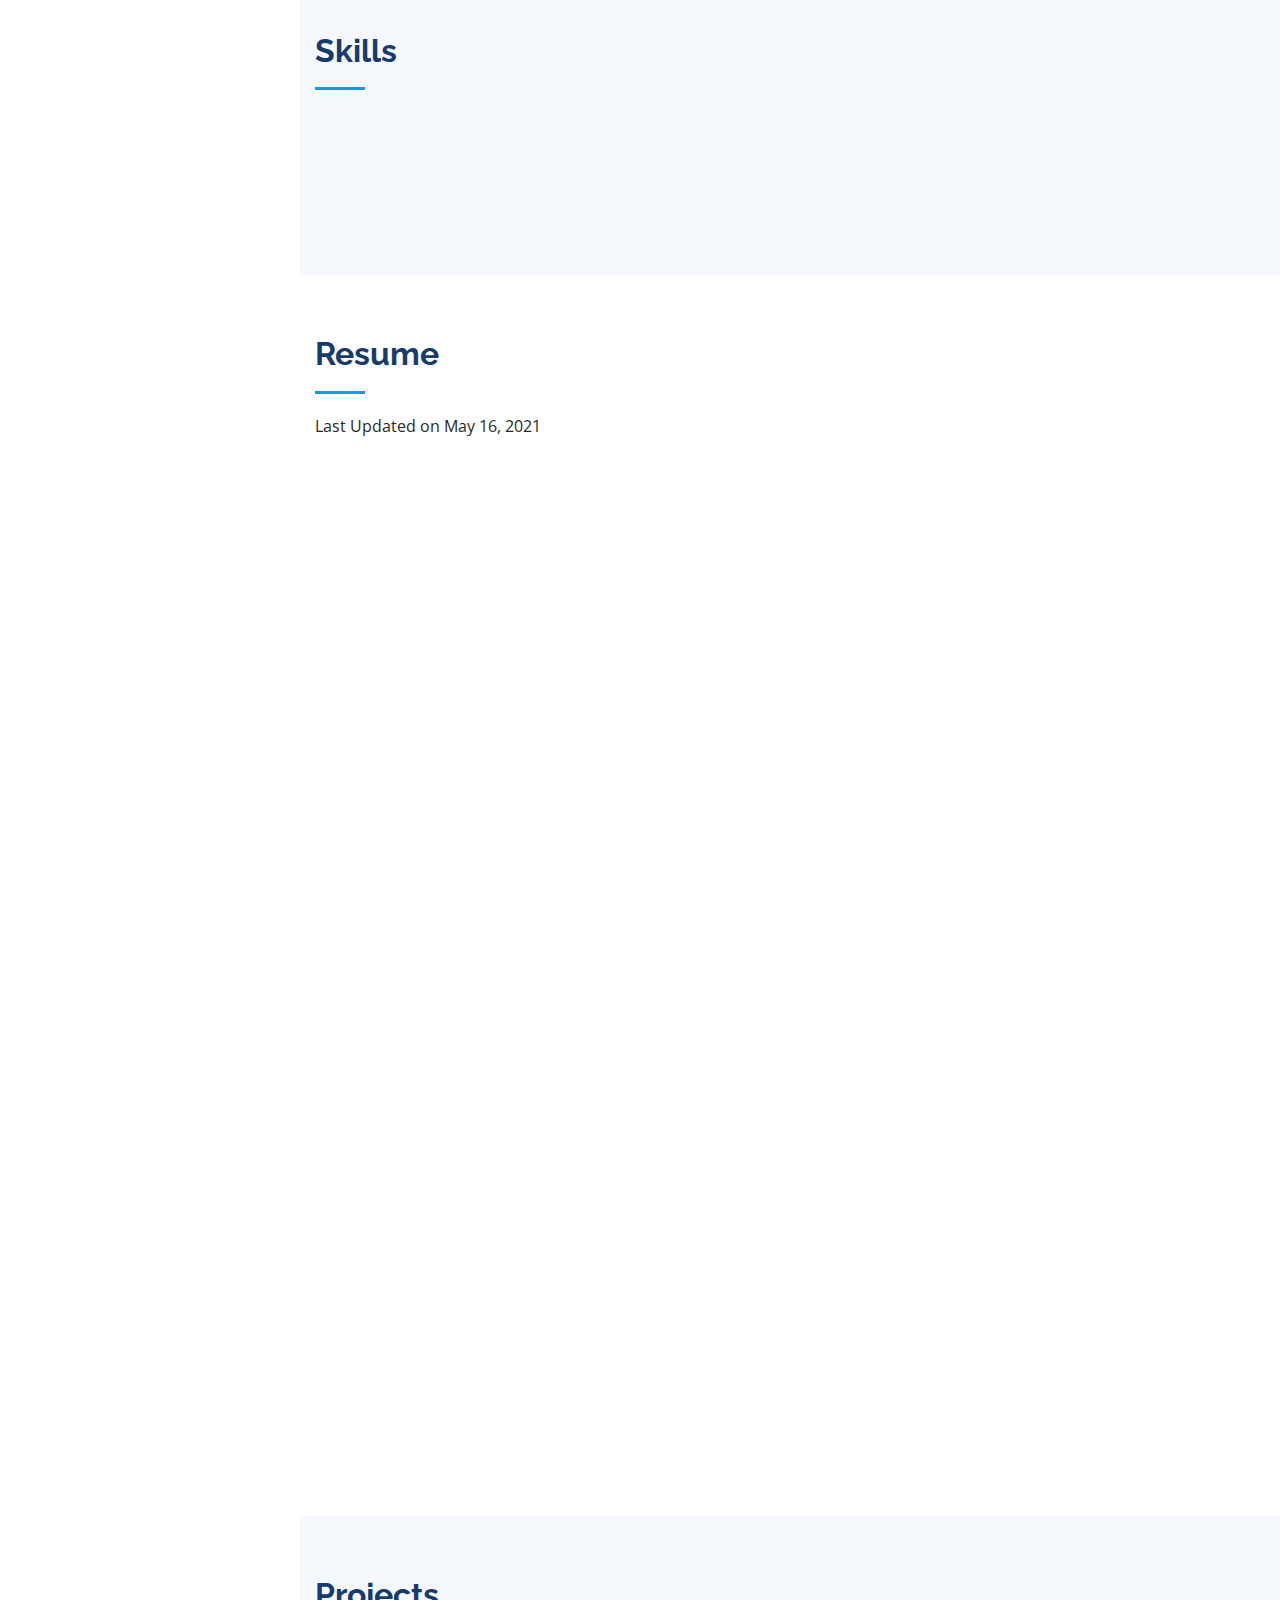
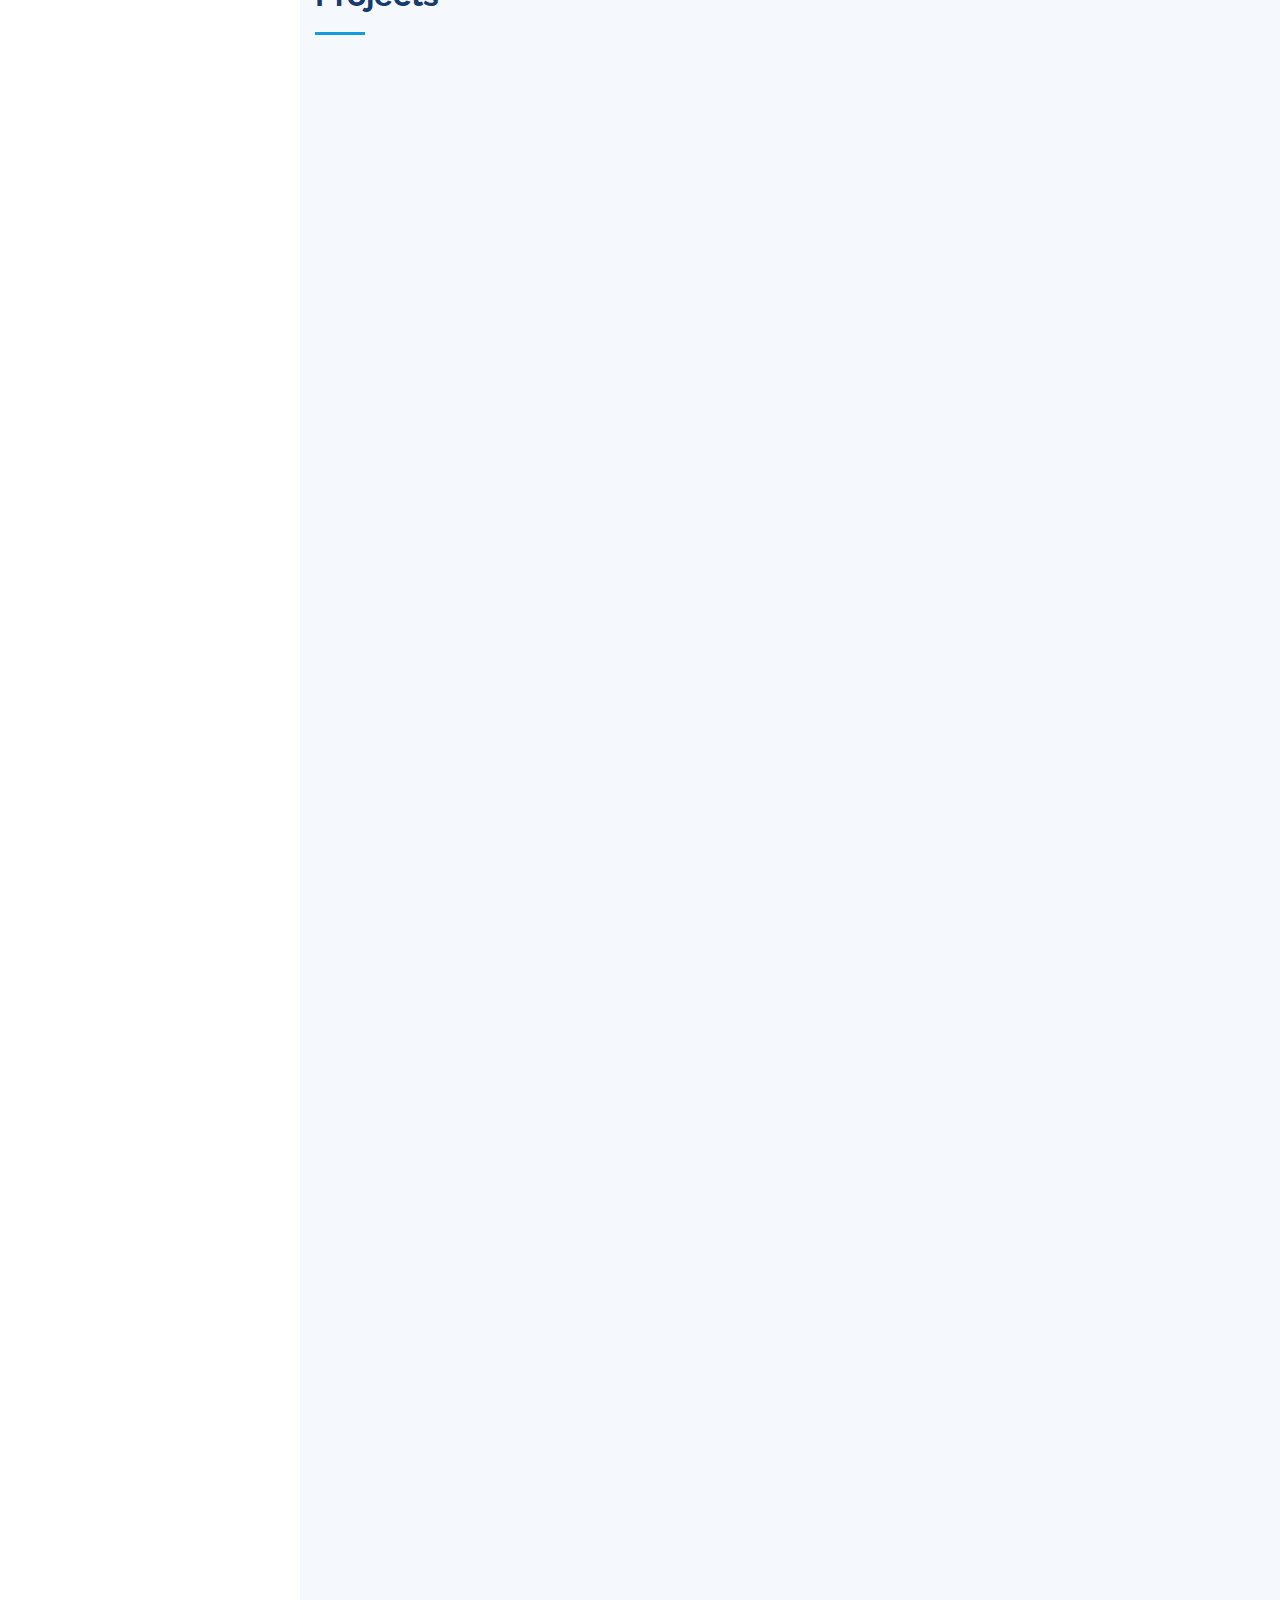
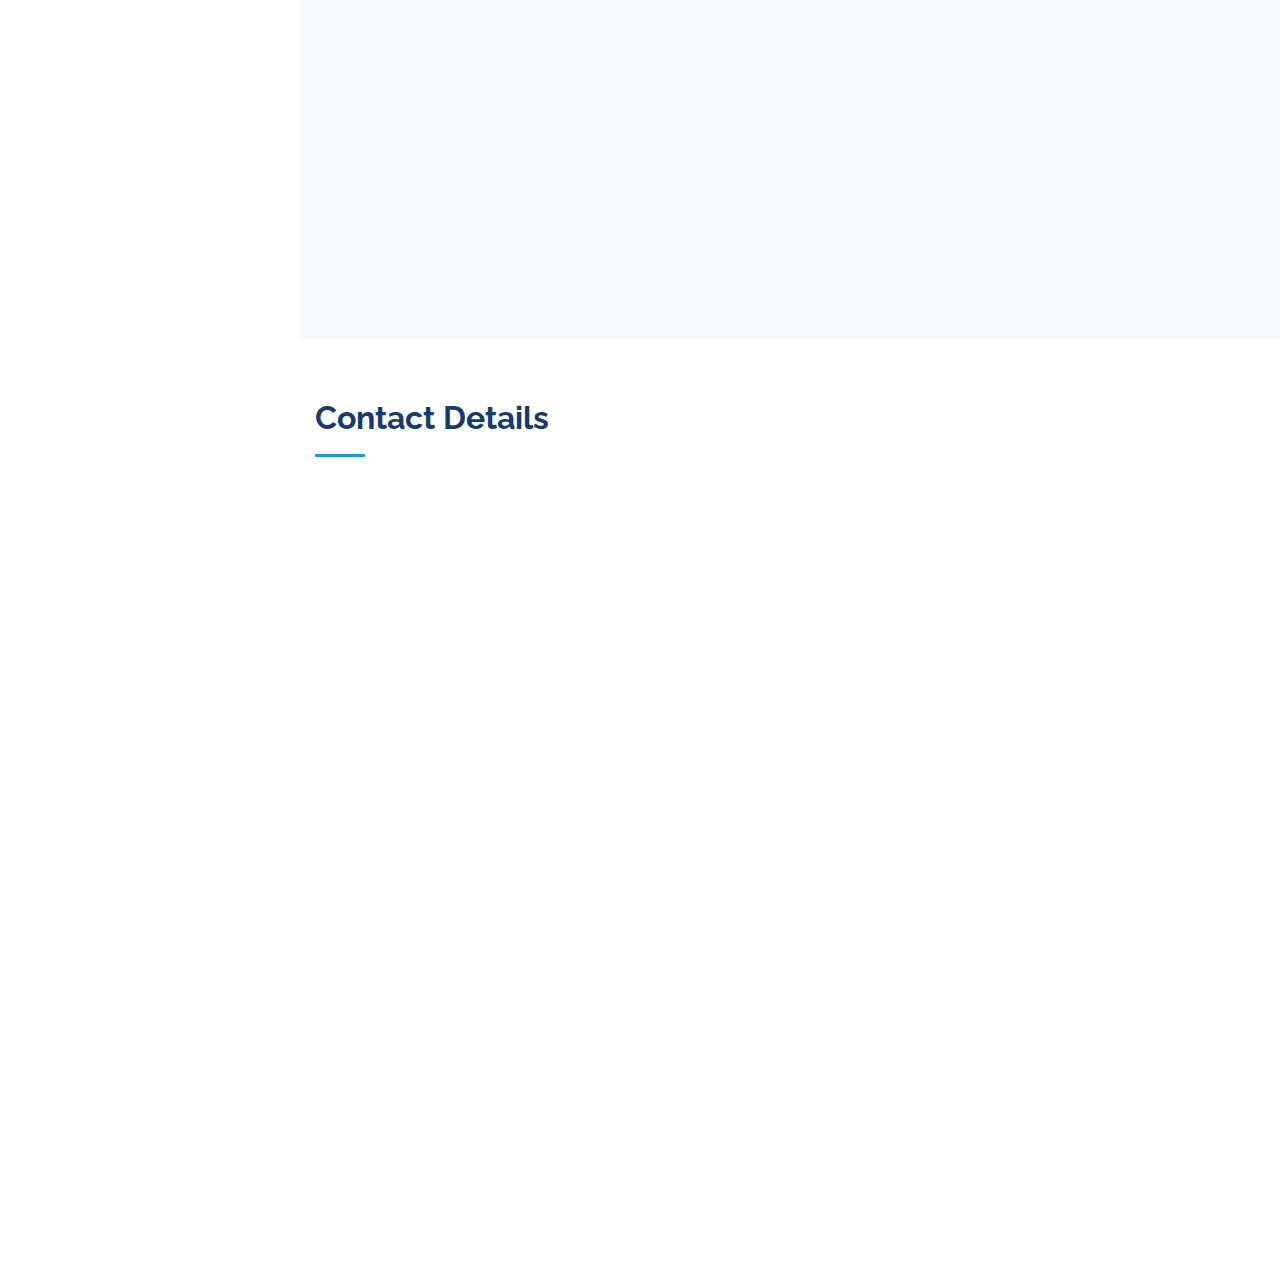
==== commit 3f74392c: "Update portfolio-details.html" ====
--- a/portfolio-details.html
+++ b/portfolio-details.html
@@ -100,7 +100,7 @@
                   <li><i class="icofont-rounded-right"></i> <strong>Birthday:</strong> 31 October 2001</li>
                   <li><i class="icofont-rounded-right"></i> <strong>Website:</strong> saisreya.github.io</li>
                   <li><i class="icofont-rounded-right"></i> <strong>Phone:</strong> +1 617 407 1210 </li>
-                  <li><i class="icofont-rounded-right"></i> <strong>City:</strong> Boston, USA</li>
+                  <li><i class="icofont-rounded-right"></i> <strong>City:</strong> Boston, MA</li>
                 </ul>
               </div>
 
@@ -226,7 +226,7 @@
           <div class="col-lg-6" data-aos="fade-up">
             <h3 class="resume-title">Summary</h3>
             <div class="resume-item pb-0">
-              <h4>Harshith Belagur</h4>
+              <h4>Saisreya Gunturu</h4>
               <p><em>Innovative and data-driven Data Scientist/ Machine Learning Engineer fresher with a powerful skillset capable of delivering results from initial concept to final, polished deliverables.</em></p>
             </div>
 
@@ -535,4 +535,4 @@
 
 </body>
 
-</html>+</html>
